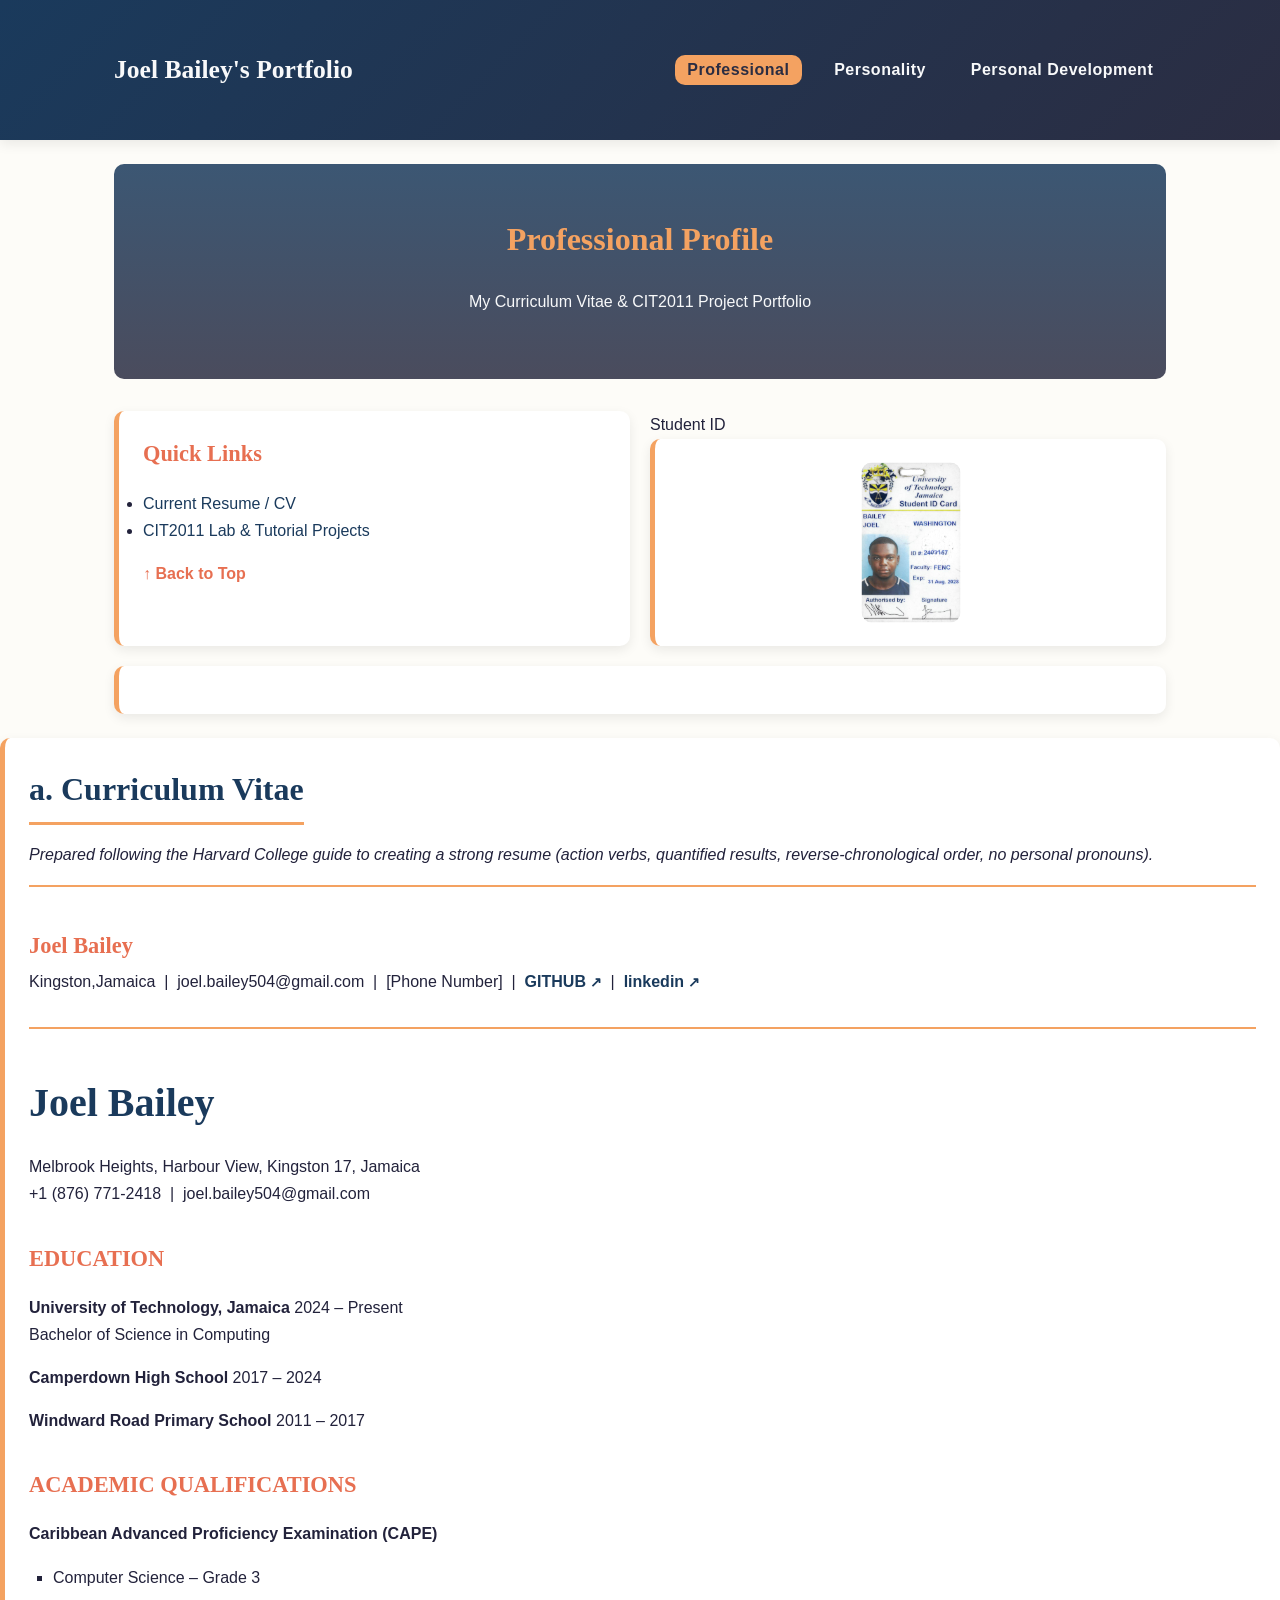
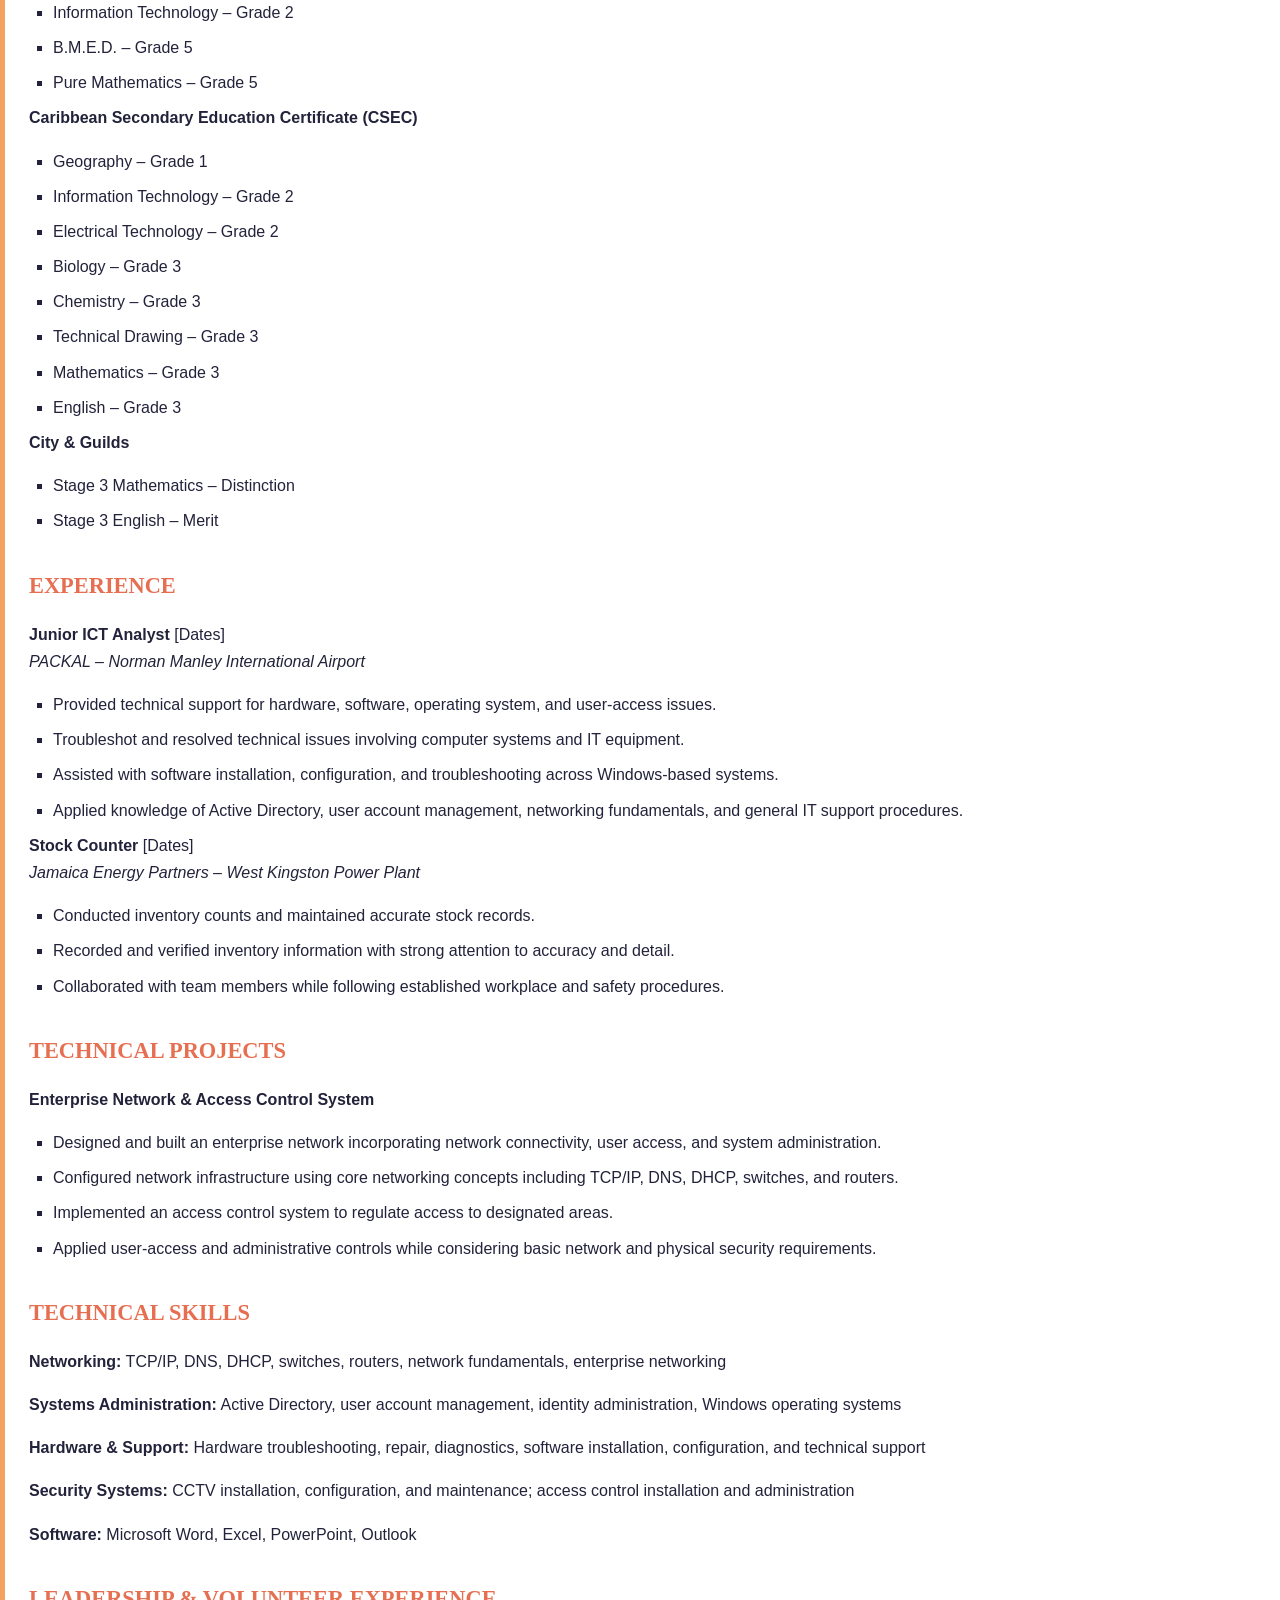
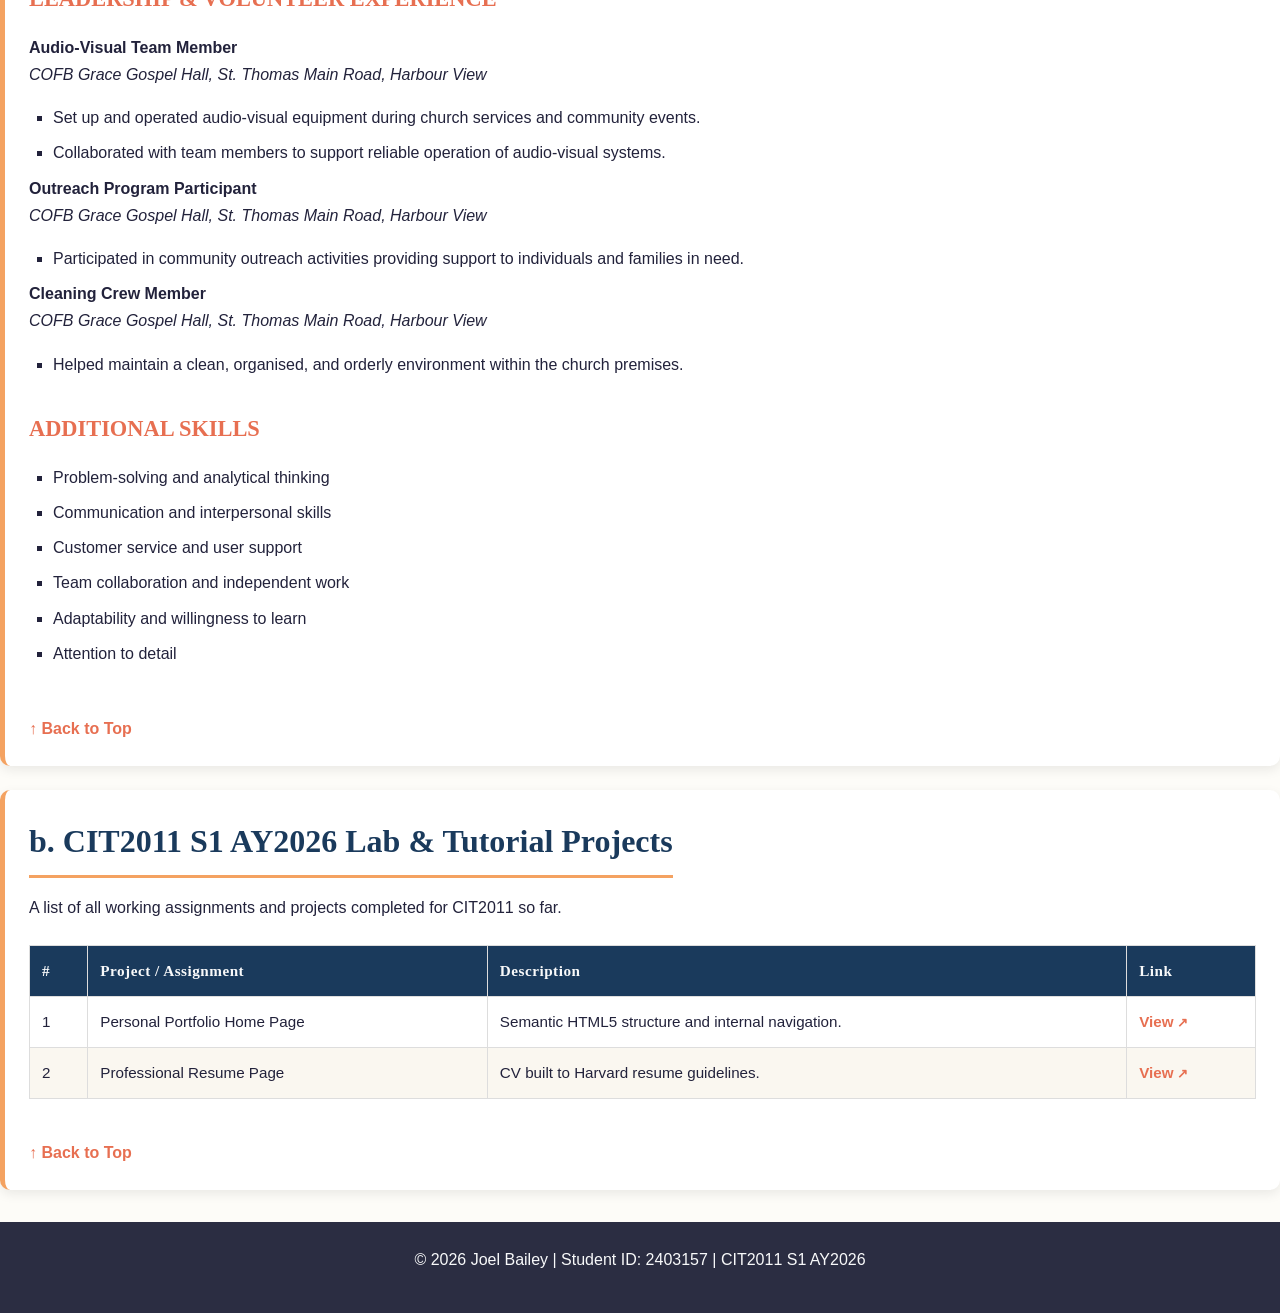
==== index.html @ bd230b78 "Update index.html" ====
<!DOCTYPE html>
<html lang="en">
<head>
    <meta charset="UTF-8">
    <meta name="viewport" content="width=device-width, initial-scale=1.0">
    <title>Professional | Joel Bailey's Portfolio</title>
    <link rel="stylesheet" href="style.css">
</head>
<body>

    <header class="main-header">
        <div class="container brand">
            <h1>Joel Bailey's Portfolio</h1>
            <nav id="main-nav">
                <ul>
                    
                    <li><a href="index.html" class="active">Professional</a></li>
                    <li><a href="personality.html">Personality</a></li>
                    <li><a href="development.html">Personal Development</a></li>
                </ul>
            </nav>
        </div>
    </header>
<main class="container">
<!-- Page Hero -->
<section class="hero" id="top">
    <h2>Professional Profile</h2>
    <p>My Curriculum Vitae &amp; CIT2011 Project Portfolio</p>
</section>

<!-- Quick Links + Student ID Grid -->
<div class="top-grid">

    <!-- Quick Links -->
    <section class="card">
        <h3>Quick Links</h3>

        <ul>
            <li>
                <a href="#resume">
                   Current Resume / CV 
                </a>
            </li>

            <li>
                <a href="#projects">
                    CIT2011 Lab &amp; Tutorial Projects
                </a>
            </li>
        </ul>

        <a href="#top" class="bookmark-top">
            ↑ Back to Top
        </a>
    </section>

    <!-- Student ID -->
    <section class="ID Place Holder"
     <h2>Student ID</h2>
    <section class="card profile-pic">
       

        <a href="mailto:joelbailey504@gmail.com">
            <img
                src="HPSCANS/scan.jpg"
                alt="Joel Bailey's Student ID"
            >
        </a>
    </section>
    </section>

</div>

<!-- ============================================
     PART A2 - RESUME / CV
     ============================================ -->

<section class="card" id="resume">
    <!-- resume content goes here -->
</section>

</main><!-- ============================================
             PART A2  RESUME / CV
             ============================================ -->
        <section class="card" id="resume">
            <h2>a. Curriculum Vitae  </h2>
            <p><em>Prepared following the Harvard College guide to creating a strong resume 
            (action verbs, quantified results, reverse-chronological order, no personal 
            pronouns).</em></p>

            <hr>

            <!-- Resume Header -->
            <div class="resume-header">
                <h3 style="margin-bottom: 0.2rem;">Joel Bailey</h3>
                <p style="margin: 0;">
                   Kingston,Jamaica &nbsp;|&nbsp; joel.bailey504@gmail.com &nbsp;|&nbsp; 
                    [Phone Number] &nbsp;|&nbsp; 
                    <a href="https://github.com/joelBailey-utech/" target="_blank">GITHUB</a> &nbsp;|&nbsp; 
                    <a href="https://linkedin.com/in/yourusername" target="_blank">linkedin</a>
                </p>
            </div>

            <hr>

            <!-- Objective --><!-- Professional Summary -->
<!-- Resume Header -->
<header class="resume-header">
    <h1>Joel Bailey</h1>
    <p>
        Melbrook Heights, Harbour View, Kingston 17, Jamaica<br>
        +1 (876) 771-2418 &nbsp;|&nbsp; joel.bailey504@gmail.com
    </p>
</header>

<!-- Education -->
<div class="resume-section">
    <h3>EDUCATION</h3>

    <p>
        <strong>University of Technology, Jamaica</strong>
        <span class="resume-date">2024 – Present</span><br>
        Bachelor of Science in Computing
    </p>

    <p>
        <strong>Camperdown High School</strong>
        <span class="resume-date">2017 – 2024</span>
    </p>

    <p>
        <strong>Windward Road Primary School</strong>
        <span class="resume-date">2011 – 2017</span>
    </p>
</div>

<!-- Academic Qualifications -->
<div class="resume-section">
    <h3>ACADEMIC QUALIFICATIONS</h3>

    <p>
        <strong>Caribbean Advanced Proficiency Examination (CAPE)</strong>
    </p>
    <ul>
        <li>Computer Science – Grade 3</li>
        <li>Information Technology – Grade 2</li>
        <li>B.M.E.D. – Grade 5</li>
        <li>Pure Mathematics – Grade 5</li>
    </ul>

    <p>
        <strong>Caribbean Secondary Education Certificate (CSEC)</strong>
    </p>
    <ul>
        <li>Geography – Grade 1</li>
        <li>Information Technology – Grade 2</li>
        <li>Electrical Technology – Grade 2</li>
        <li>Biology – Grade 3</li>
        <li>Chemistry – Grade 3</li>
        <li>Technical Drawing – Grade 3</li>
        <li>Mathematics – Grade 3</li>
        <li>English – Grade 3</li>
    </ul>

    <p>
        <strong>City &amp; Guilds</strong>
    </p>
    <ul>
        <li>Stage 3 Mathematics – Distinction</li>
        <li>Stage 3 English – Merit</li>
    </ul>
</div>

<!-- Experience -->
<div class="resume-section">
    <h3>EXPERIENCE</h3>

    <p>
        <strong>Junior ICT Analyst</strong>
        <span class="resume-date">[Dates]</span><br>
        <em>PACKAL – Norman Manley International Airport</em>
    </p>
    <ul>
        <li>Provided technical support for hardware, software, operating system,
        and user-access issues.</li>
        <li>Troubleshot and resolved technical issues involving computer systems
        and IT equipment.</li>
        <li>Assisted with software installation, configuration, and troubleshooting
        across Windows-based systems.</li>
        <li>Applied knowledge of Active Directory, user account management,
        networking fundamentals, and general IT support procedures.</li>
    </ul>

    <p>
        <strong>Stock Counter</strong>
        <span class="resume-date">[Dates]</span><br>
        <em>Jamaica Energy Partners – West Kingston Power Plant</em>
    </p>
    <ul>
        <li>Conducted inventory counts and maintained accurate stock records.</li>
        <li>Recorded and verified inventory information with strong attention
        to accuracy and detail.</li>
        <li>Collaborated with team members while following established
        workplace and safety procedures.</li>
    </ul>
</div>

<!-- Technical Projects -->
<div class="resume-section">
    <h3>TECHNICAL PROJECTS</h3>

    <p>
        <strong>Enterprise Network &amp; Access Control System</strong>
    </p>
    <ul>
        <li>Designed and built an enterprise network incorporating network
        connectivity, user access, and system administration.</li>
        <li>Configured network infrastructure using core networking concepts
        including TCP/IP, DNS, DHCP, switches, and routers.</li>
        <li>Implemented an access control system to regulate access to
        designated areas.</li>
        <li>Applied user-access and administrative controls while considering
        basic network and physical security requirements.</li>
    </ul>
</div>

<!-- Technical Skills -->
<div class="resume-section">
    <h3>TECHNICAL SKILLS</h3>

    <p>
        <strong>Networking:</strong> TCP/IP, DNS, DHCP, switches, routers,
        network fundamentals, enterprise networking
    </p>

    <p>
        <strong>Systems Administration:</strong> Active Directory, user account
        management, identity administration, Windows operating systems
    </p>

    <p>
        <strong>Hardware &amp; Support:</strong> Hardware troubleshooting,
        repair, diagnostics, software installation, configuration, and
        technical support
    </p>

    <p>
        <strong>Security Systems:</strong> CCTV installation, configuration,
        and maintenance; access control installation and administration
    </p>

    <p>
        <strong>Software:</strong> Microsoft Word, Excel, PowerPoint, Outlook
    </p>
</div>

<!-- Leadership & Volunteer Experience -->
<div class="resume-section">
    <h3>LEADERSHIP &amp; VOLUNTEER EXPERIENCE</h3>

    <p>
        <strong>Audio-Visual Team Member</strong><br>
        <em>COFB Grace Gospel Hall, St. Thomas Main Road, Harbour View</em>
    </p>
    <ul>
        <li>Set up and operated audio-visual equipment during church services
        and community events.</li>
        <li>Collaborated with team members to support reliable operation of
        audio-visual systems.</li>
    </ul>

    <p>
        <strong>Outreach Program Participant</strong><br>
        <em>COFB Grace Gospel Hall, St. Thomas Main Road, Harbour View</em>
    </p>
    <ul>
        <li>Participated in community outreach activities providing support
        to individuals and families in need.</li>
    </ul>

    <p>
        <strong>Cleaning Crew Member</strong><br>
        <em>COFB Grace Gospel Hall, St. Thomas Main Road, Harbour View</em>
    </p>
    <ul>
        <li>Helped maintain a clean, organised, and orderly environment
        within the church premises.</li>
    </ul>
</div>

<!-- Professional Skills -->
<div class="resume-section">
    <h3>ADDITIONAL SKILLS</h3>
    <ul>
        <li>Problem-solving and analytical thinking</li>
        <li>Communication and interpersonal skills</li>
        <li>Customer service and user support</li>
        <li>Team collaboration and independent work</li>
        <li>Adaptability and willingness to learn</li>
        <li>Attention to detail</li>
    </ul>
</div>
            <a href="#top" class="bookmark-top">↑ Back to Top</a>
        </section>

        <!-- ============================================
             PART B  CIT2011 PROJECTS
             ============================================ -->
        <section class="card" id="projects">
            <h2>b. CIT2011 S1 AY2026  Lab &amp; Tutorial Projects</h2>
            <p>A list of all working assignments and projects completed for 
            CIT2011 so far. 

            <table class="project-table">
                <thead>
                    <tr>
                        <th>#</th>
                        <th>Project / Assignment</th>
                        <th>Description</th>
                        <th>Link</th>
                    </tr>
                </thead>
                <tbody>
                    <tr>
                        <td>1</td>
                        <td>Personal Portfolio  Home Page</td>
                        <td>Semantic HTML5 structure and internal navigation.</td>
                        <td><a href="index.html" target="_blank">View</a></td>
                    </tr>
                    <tr>
                        <td>2</td>
                        <td>Professional Resume Page</td>
                        <td>CV built to Harvard resume guidelines.</td>
                        <td><a href="professional.html" target="_blank">View</a></td>
                    </tr>
                    
                </tbody>
            </table>

            
            
            <a href="#top" class="bookmark-top">↑ Back to Top</a>
        </section>

    </main>

    <footer class="main-footer">
        <p>&copy; 2026 Joel Bailey | Student ID: 2403157 | CIT2011 S1 AY2026</p>
    </footer>

</body>
</html>
---- style.css ----
/* ============================================
   ROOT VARIABLES - Consistent Colour Scheme
   ============================================ */
:root {
    --primary-color: #1a3a5c;      /* Deep Navy Blue */
    --secondary-color: #f4a261;    /* Warm Sand */
    --accent-color: #e76f51;       /* Coral */
    --bg-light: #fdfcf8;           /* Off White */
    --bg-dark: #2b2d42;            /* Charcoal */
    --text-dark: #22223b;
    --text-light: #f8f9fa;
    --font-heading: 'Georgia', 'Times New Roman', serif;
    --font-body: 'Segoe UI', 'Helvetica Neue', Arial, sans-serif;
    --font-weight-root: 400;
    --shadow: 0 4px 12px rgba(0, 0, 0, 0.08);
    --radius: 10px;
    --transition: all 0.3s ease;
}

/* ============================================
   UNIVERSAL / RESET SELECTOR
   ============================================ */
* {
    margin: 0;
    padding: 0;
    box-sizing: border-box;
}

/* ============================================
   ELEMENT SELECTORS
   ============================================ */
body {
    font-family: var(--font-body);
    font-weight: var(--font-weight-root);
    background-color: var(--bg-light);
    color: var(--text-dark);
    line-height: 1.7;
    font-size: 16px;
}

h1, h2, h3, h4 {
    font-family: var(--font-heading);
    color: var(--primary-color);
    margin-bottom: 1rem;
}

h1 { font-size: 2.5rem; }
h2 { font-size: 2rem; border-bottom: 3px solid var(--secondary-color); 
     padding-bottom: 0.4rem; display: inline-block; }
h3 { font-size: 1.4rem; color: var(--accent-color); }

p { margin-bottom: 1rem; }

a {
    color: var(--primary-color);
    text-decoration: none;
    transition: var(--transition);
}

a:hover {
    color: var(--accent-color);
    text-decoration: underline;
}

img {
    max-width: 100%;
    height: auto;
    display: block;
}

/* ============================================
   CLASS SELECTORS
   ============================================ */
.container {
    max-width: 1100px;
    margin: 0 auto;
    padding: 1.5rem;
}

.main-header {
    background: linear-gradient(135deg, var(--primary-color), var(--bg-dark));
    color: var(--text-light);
    padding: 1.5rem 0;
    box-shadow: var(--shadow);
    position: sticky;
    top: 0;
    z-index: 100;
}

.brand {
    display: flex;
    justify-content: space-between;
    align-items: center;
    flex-wrap: wrap;
    gap: 1rem;
}

.brand h1 {
    color: var(--text-light);
    font-size: 1.6rem;
    margin: 0;
}

/* ============================================
   ID SELECTOR
   ============================================ */
#main-nav ul {
    list-style: none;
    display: flex;
    gap: 1.2rem;
    flex-wrap: wrap;
}

#main-nav a {
    color: var(--text-light);
    font-weight: 600;
    padding: 0.4rem 0.8rem;
    border-radius: var(--radius);
}

#main-nav a:hover,
#main-nav a.active {
    background-color: var(--secondary-color);
    color: var(--bg-dark);
    text-decoration: none;
}

/* ============================================
   ATTRIBUTE SELECTOR
   ============================================ */
a[target="_blank"]::after {
    content: " ↗";
    font-size: 0.85em;
}

input[type="email"] {
    padding: 0.6rem;
    border: 2px solid var(--primary-color);
    border-radius: var(--radius);
    width: 100%;
}

/* ============================================
   PSEUDO-CLASS SELECTOR
   ============================================ */
.hero {
    background: linear-gradient(rgba(26, 58, 92, 0.85), rgba(43, 45, 66, 0.85));
    color: var(--text-light);
    text-align: center;
    padding: 3rem 1.5rem;
    border-radius: var(--radius);
    margin-bottom: 2rem;
}

.hero h2 {
    color: var(--secondary-color);
    border: none;
}

.hero p { color: var(--text-light); }

.student-id {
    display: block;
    margin: 1.5rem auto;
    width: 180px;
    border-radius: 50%;
    border: 5px solid var(--secondary-color);
    transition: var(--transition);
    cursor: pointer;
}

.student-id:hover {
    transform: scale(1.05);
    border-color: var(--accent-color);
}

.card {
    background: #fff;
    padding: 1.5rem;
    border-radius: var(--radius);
    box-shadow: var(--shadow);
    margin-bottom: 1.5rem;
    border-left: 5px solid var(--secondary-color);
}

.card:first-child { margin-top: 0; }
.card:last-child { margin-bottom: 0; }

.grid-2 {
    display: grid;
    grid-template-columns: 1fr 1fr;
    gap: 1.5rem;
}

.resume-section {
    margin-bottom: 2rem;
}

.resume-section ul {
    list-style: square;
    padding-left: 1.5rem;
}

.resume-section li { margin-bottom: 0.5rem; }

.quote-block {
    background: var(--primary-color);
    color: var(--text-light);
    padding: 2rem;
    border-radius: var(--radius);
    font-style: italic;
    font-size: 1.15rem;
    border-left: 8px solid var(--secondary-color);
}

.quote-block footer {
    margin-top: 1rem;
    font-style: normal;
    font-weight: bold;
    color: var(--secondary-color);
}

.tag {
    display: inline-block;
    background: var(--secondary-color);
    color: var(--bg-dark);
    padding: 0.25rem 0.75rem;
    border-radius: 20px;
    font-size: 0.85rem;
    font-weight: 600;
    margin: 0.2rem;
}

.trait-card {
    background: var(--bg-light);
    border: 2px dashed var(--secondary-color);
    padding: 1.25rem;
    border-radius: var(--radius);
}

.trait-card h3 { margin-top: 0; }

.bookmark-top {
    display: inline-block;
    margin-top: 1rem;
    font-weight: bold;
    color: var(--accent-color);
}

/* ============================================
   DESCENDANT SELECTOR
   ============================================ */
.main-header nav ul li a {
    letter-spacing: 0.5px;
}

/* ============================================
   FOOTER
   ============================================ */
.main-footer {
    background: var(--bg-dark);
    color: var(--text-light);
    text-align: center;
    padding: 1.5rem;
    margin-top: 2rem;
}

.main-footer a { color: var(--secondary-color); }

/* ============================================
   RESPONSIVE - MOBILE (min 600px layout)
   ============================================ */
@media (max-width: 768px) {
    h1 { font-size: 1.9rem; }
    h2 { font-size: 1.5rem; }

    .brand {
        flex-direction: column;
        text-align: center;
    }

    #main-nav ul {
        justify-content: center;
        gap: 0.6rem;
    }

    .grid-2 { grid-template-columns: 1fr; }

    .hero { padding: 2rem 1rem; }

    .student-id { width: 140px; }
}
/* Marker colour for ordered lists inside cards */
.card ol li::marker {
    color: var(--accent-color);
    font-weight: bold;
}

/* Quote block spacing */
.quote-block {
    margin: 1.5rem 0;
}

/* References section styling */
.card h3 + ol {
    padding-left: 1.5rem;
    font-size: 0.95rem;
    line-height: 1.6;
}/* ============================================
   RESUME & PROJECT TABLE STYLES
   ============================================ */
.resume-header {
    padding: 1rem 0;
}

.resume-header a {
    font-weight: 600;
}

hr {
    border: none;
    border-top: 2px solid var(--secondary-color);
    margin: 1rem 0 1.5rem;
}

/* Project table */
.project-table {
    width: 100%;
    border-collapse: collapse;
    margin: 1.5rem 0;
    font-size: 0.95rem;
}

.project-table th,
.project-table td {
    border: 1px solid #ddd;
    padding: 0.75rem;
    text-align: left;
    vertical-align: top;
}

.project-table th {
    background-color: var(--primary-color);
    color: var(--text-light);
    font-family: var(--font-heading);
    letter-spacing: 0.5px;
}

.project-table tr:nth-child(even) {
    background-color: #faf7f0;
}

.project-table tr:hover {
    background-color: #fff3e0;
}

.project-table a {
    font-weight: 600;
    color: var(--accent-color);
}

/* Responsive table — horizontal scroll on small screens */
@media (max-width: 768px) {
    .project-table {
        display: block;
        overflow-x: auto;
        white-space: nowrap;
    }
}
/* Quick Links + Student ID */
.top-grid {
display: grid;
grid-template-columns: 1fr 1fr;
gap: 20px;
margin-bottom: 20px;
}

/* Keep cards aligned */
.top-grid .card {
margin-bottom: 0;
}

/* Student ID */
.profile-pic {
text-align: center;
}

.profile-pic img {
    width: 160px;
    height: auto;
    display: block;
    margin: 30px auto;
    border-radius: 10px;
    transform: rotate(90deg);
}


/* Mobile */
@media screen and (max-width: 768px) {
.top-grid {
grid-template-columns: 1fr;
}
}
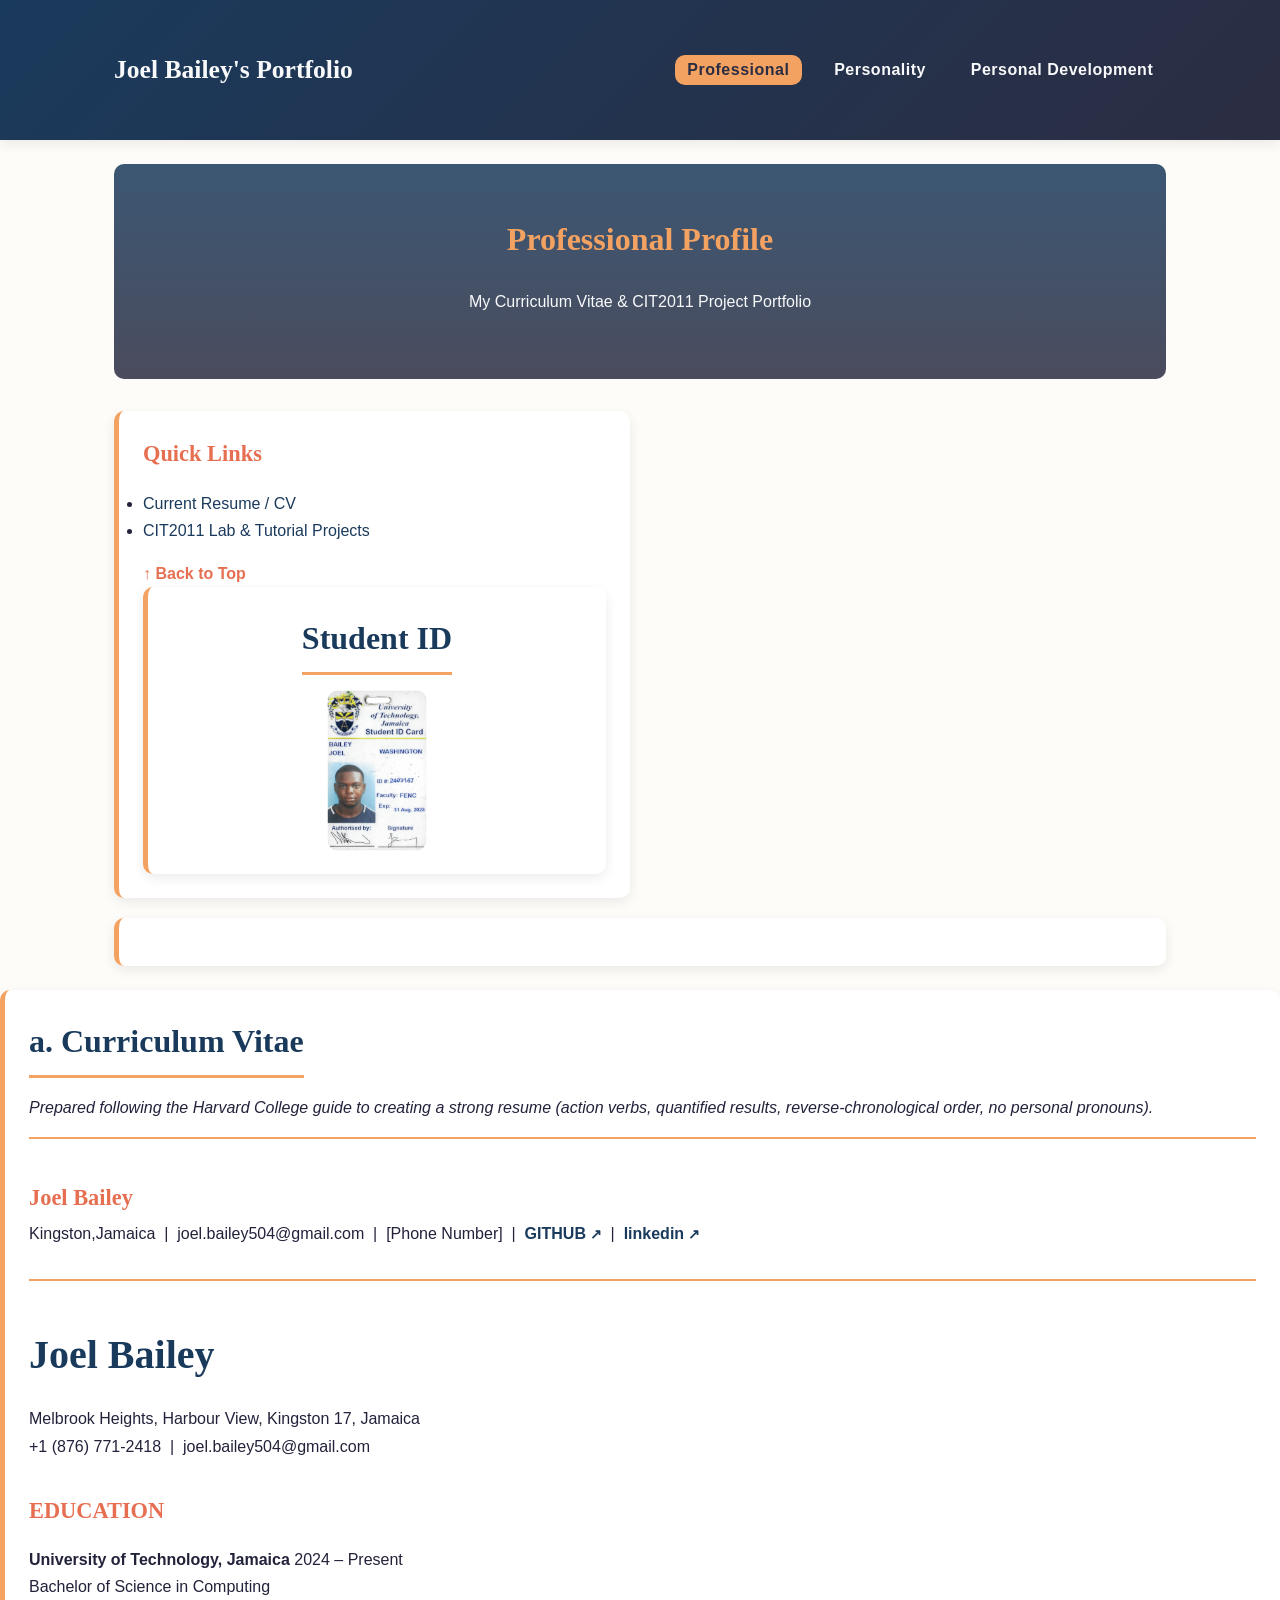
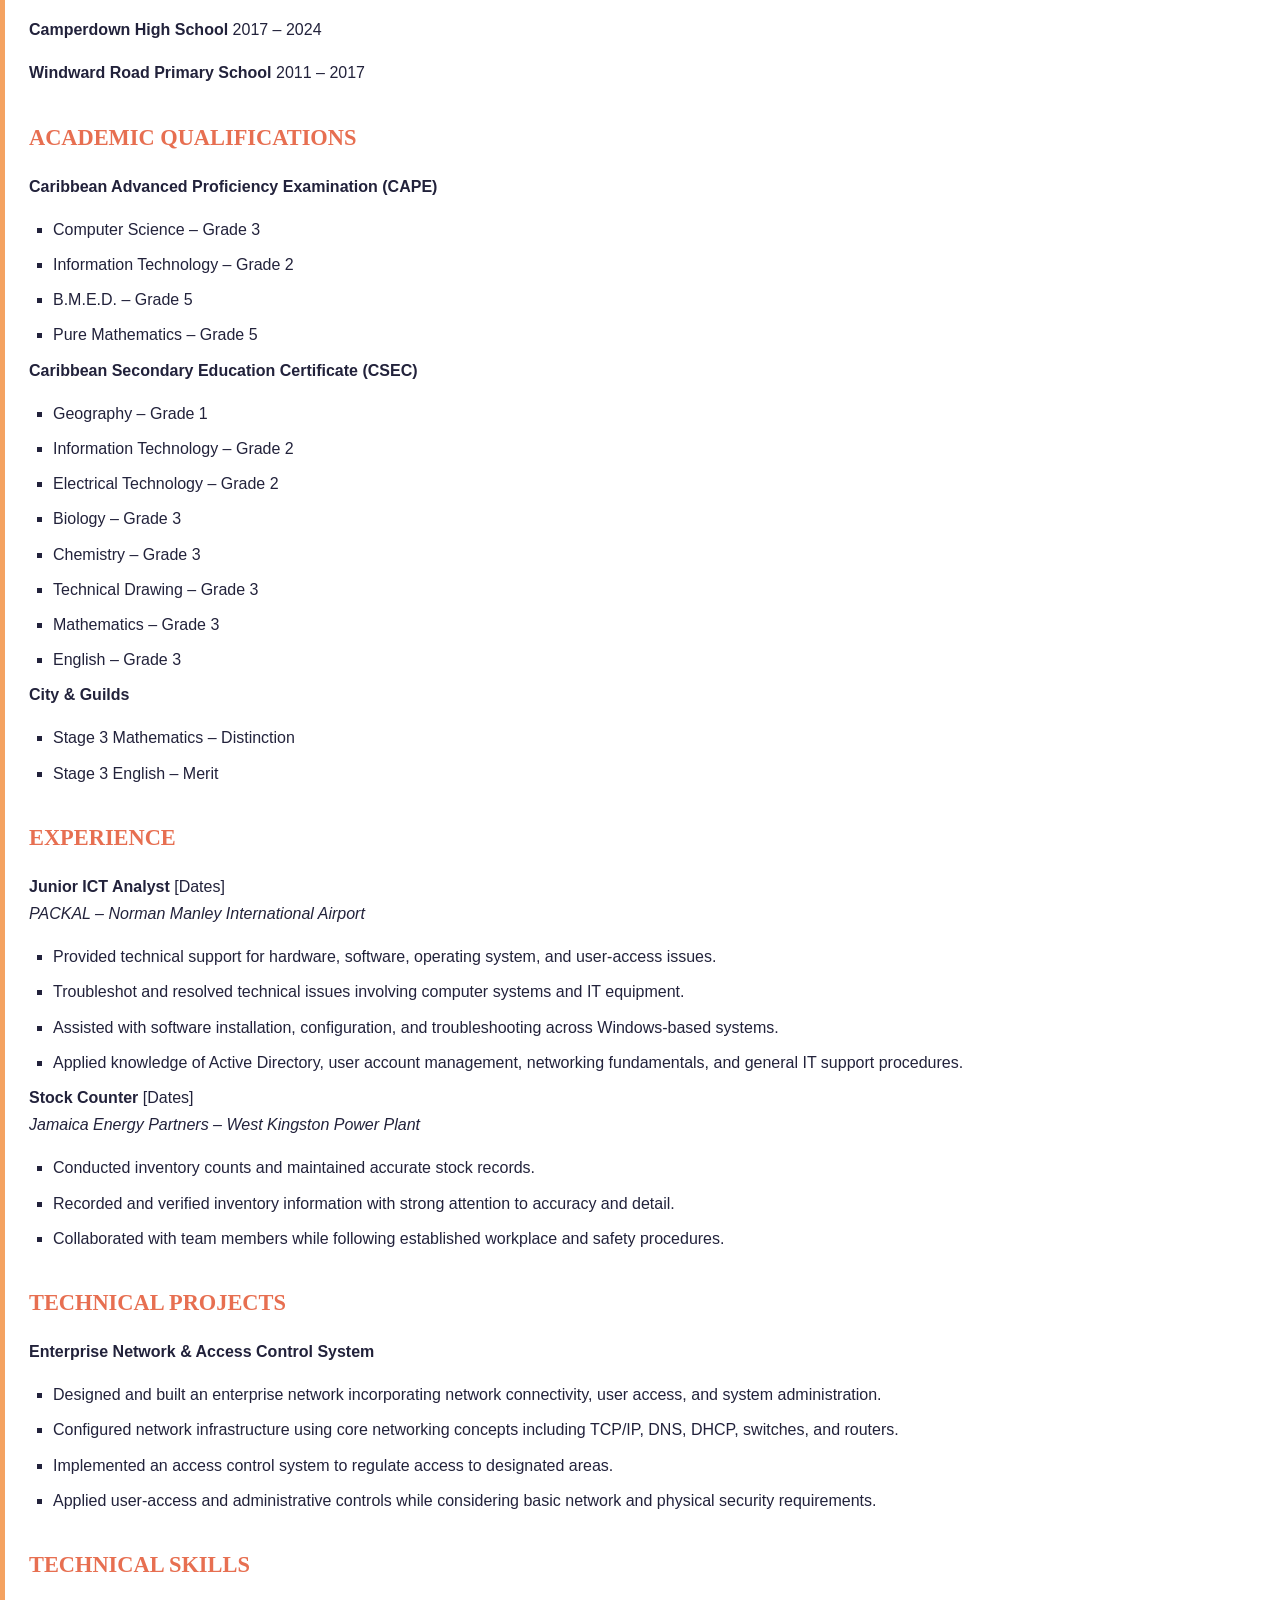
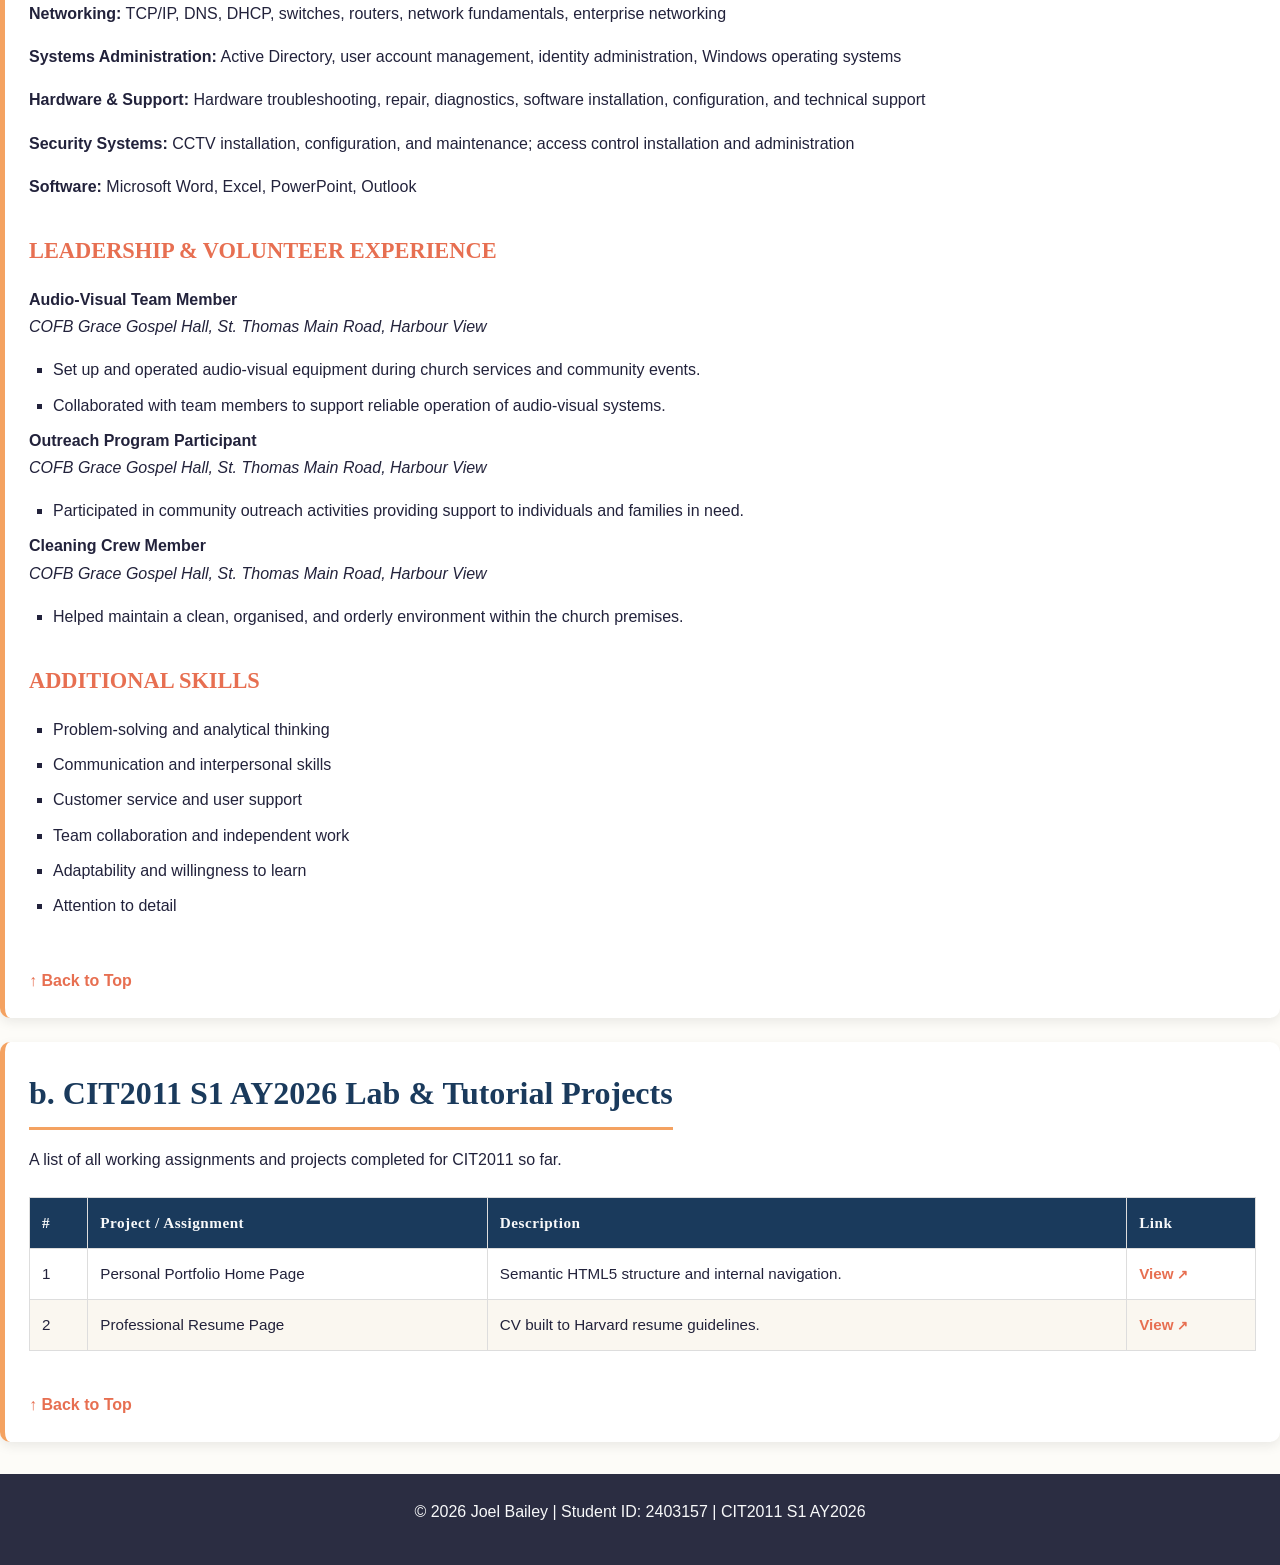
==== commit 361c2547: "Update index.html" ====
--- a/index.html
+++ b/index.html
@@ -52,13 +52,12 @@
         <a href="#top" class="bookmark-top">
             ↑ Back to Top
         </a>
-    </section>
-
-    <!-- Student ID -->
-    <section class="ID Place Holder"
-     <h2>Student ID</h2>
+
+         <!-- Student ID -->
+
+     
     <section class="card profile-pic">
-       
+      <h2>Student ID</h2> 
 
         <a href="mailto:joelbailey504@gmail.com">
             <img
@@ -66,8 +65,11 @@
                 alt="Joel Bailey's Student ID"
             >
         </a>
+    
     </section>
     </section>
+
+   
 
 </div>
 
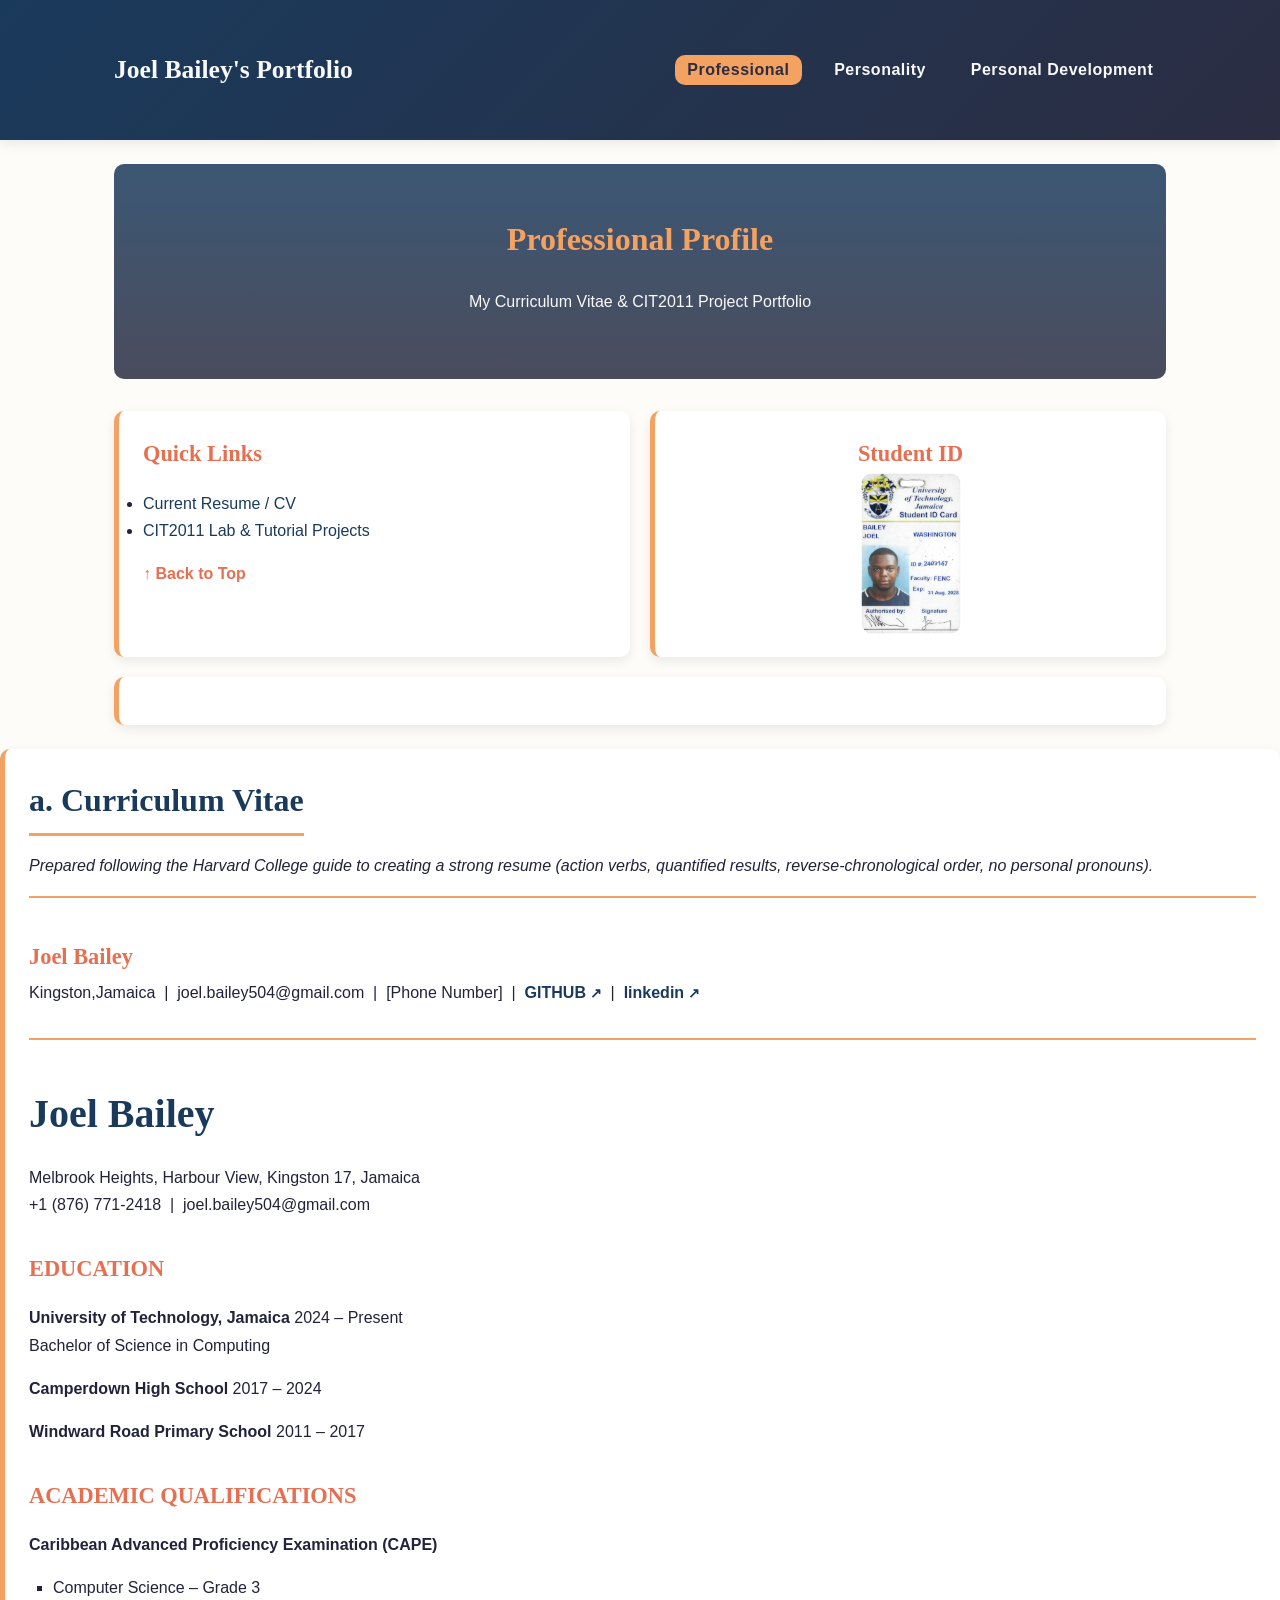
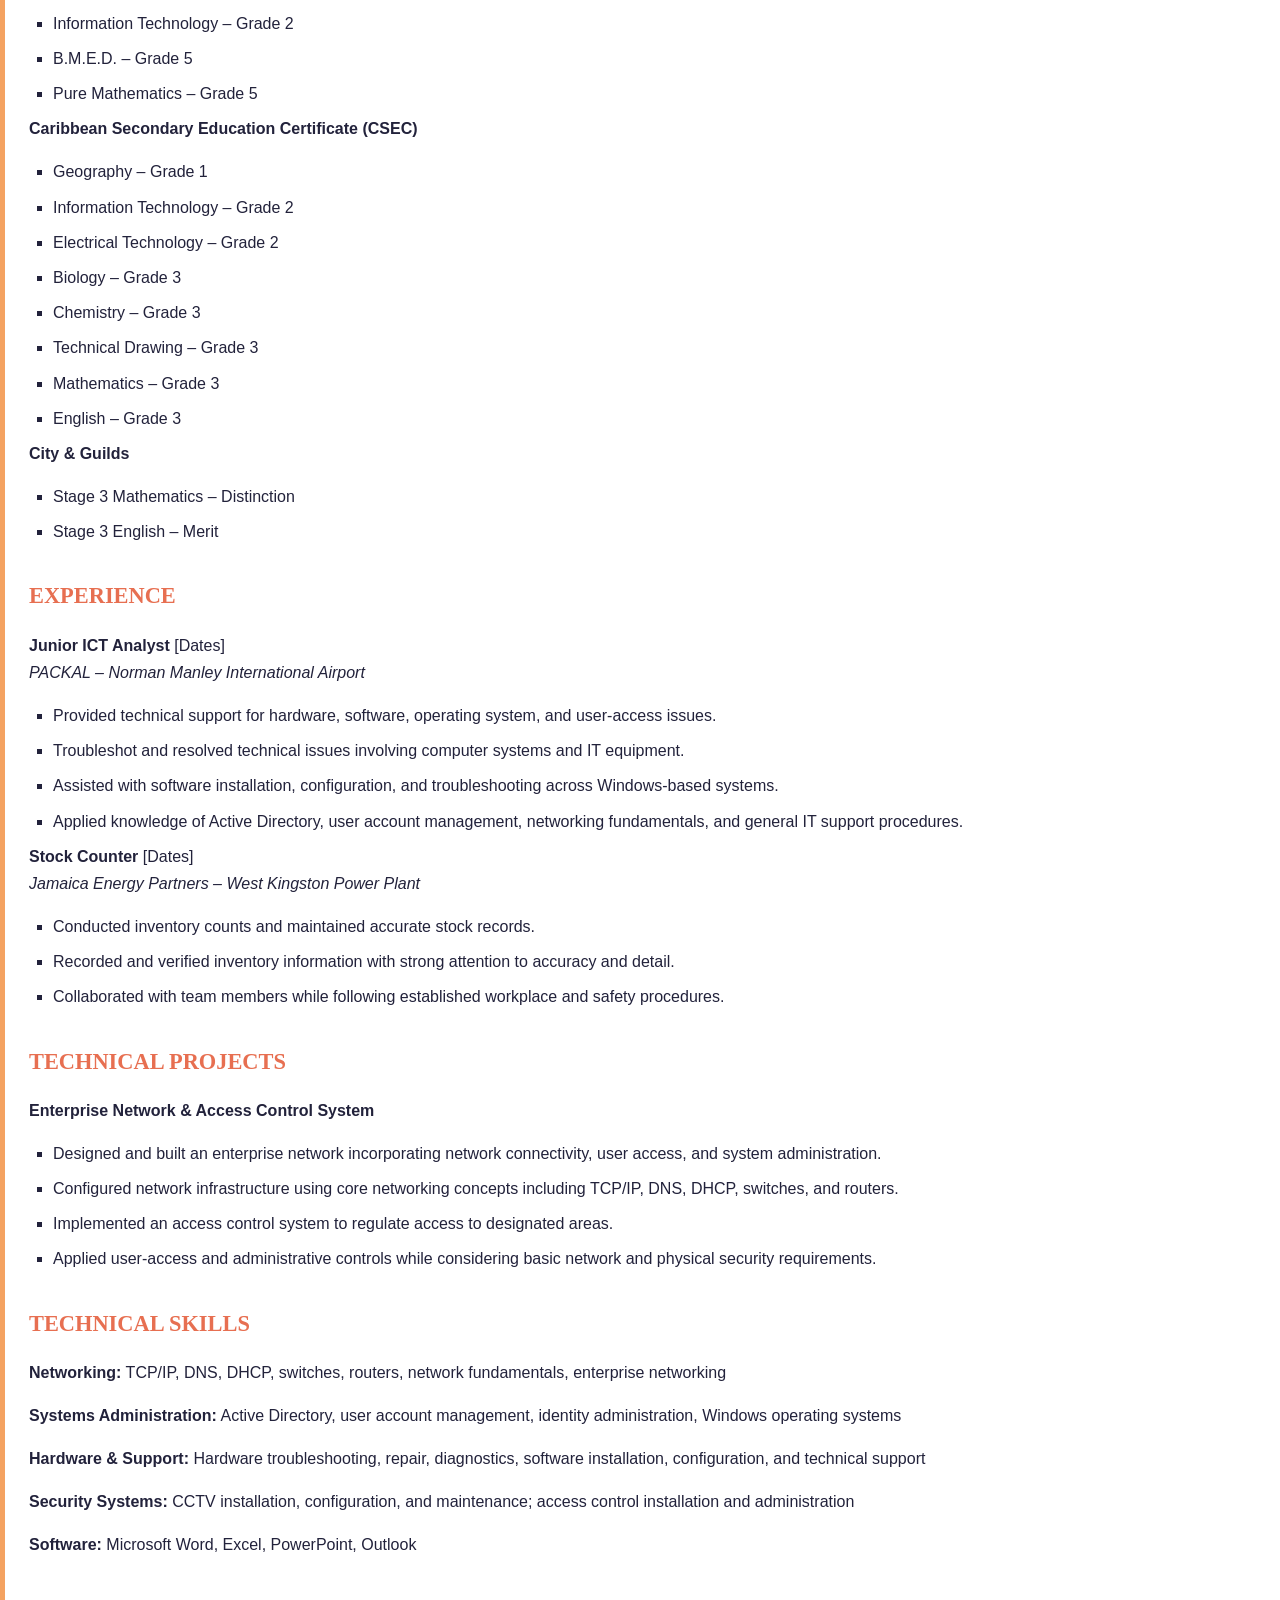
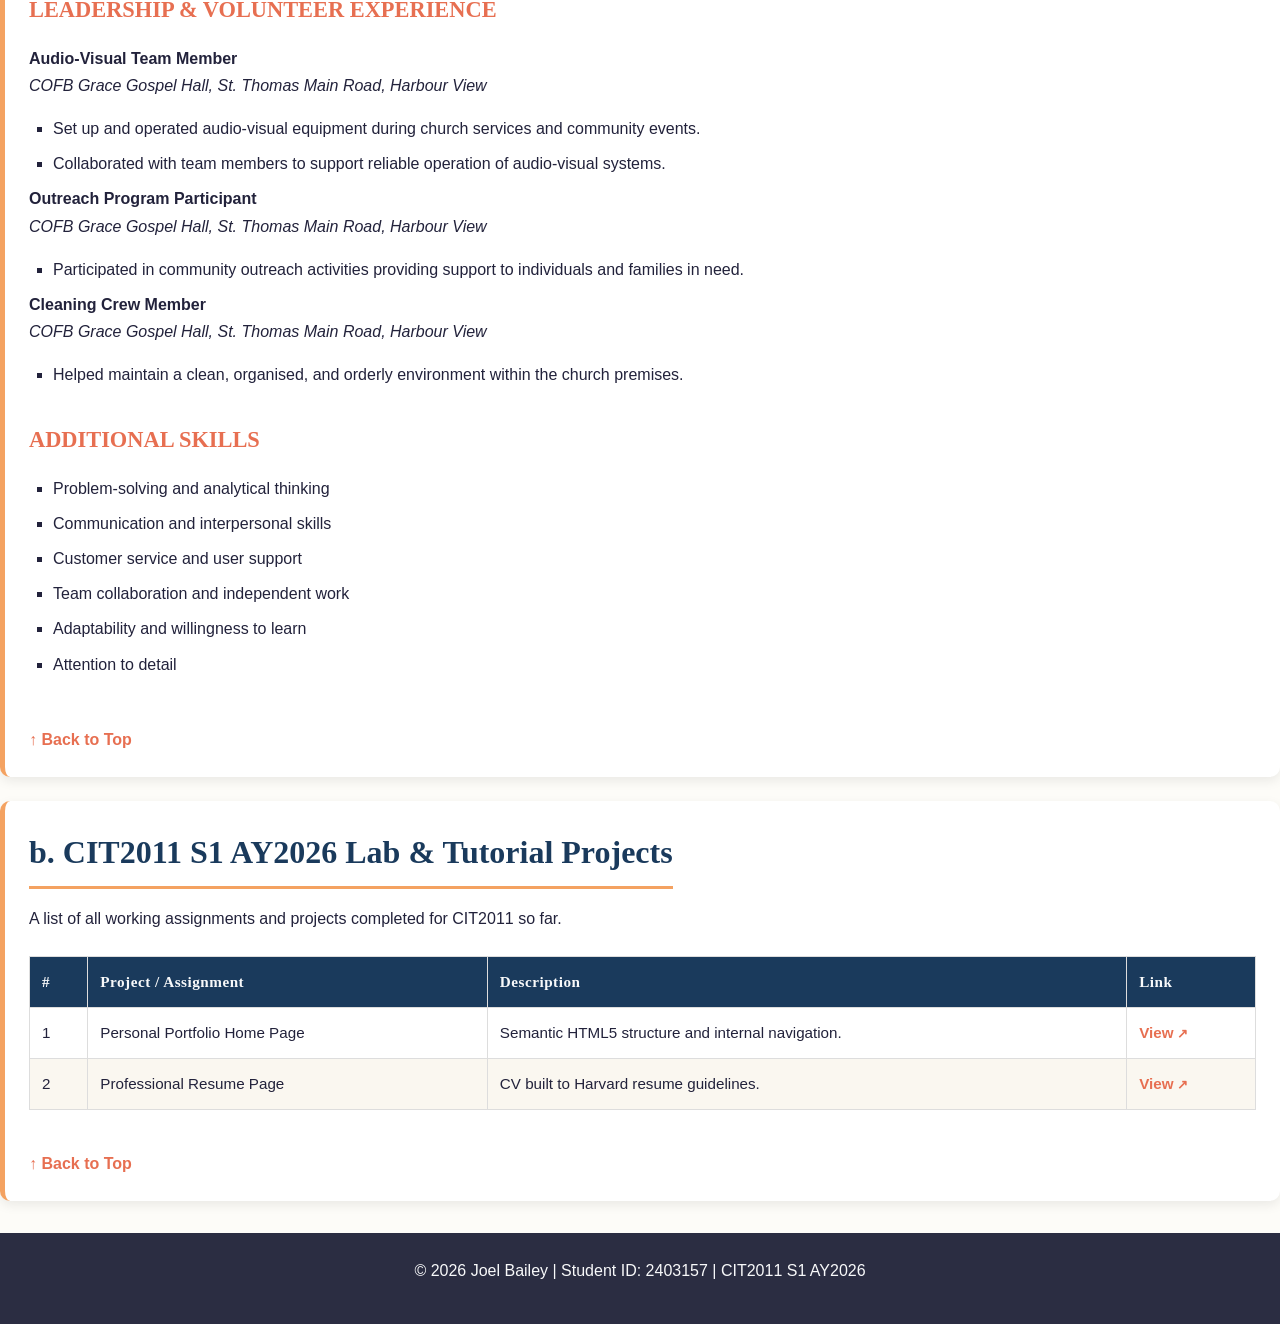
==== commit 5eb0848f: "Update index.html" ====
--- a/index.html
+++ b/index.html
@@ -53,11 +53,13 @@
             ↑ Back to Top
         </a>
 
-         <!-- Student ID -->
+        
+    </section>
+     <!-- Student ID -->
 
      
     <section class="card profile-pic">
-      <h2>Student ID</h2> 
+      <h3>Student ID</h3> 
 
         <a href="mailto:joelbailey504@gmail.com">
             <img
@@ -66,7 +68,6 @@
             >
         </a>
     
-    </section>
     </section>
 
    
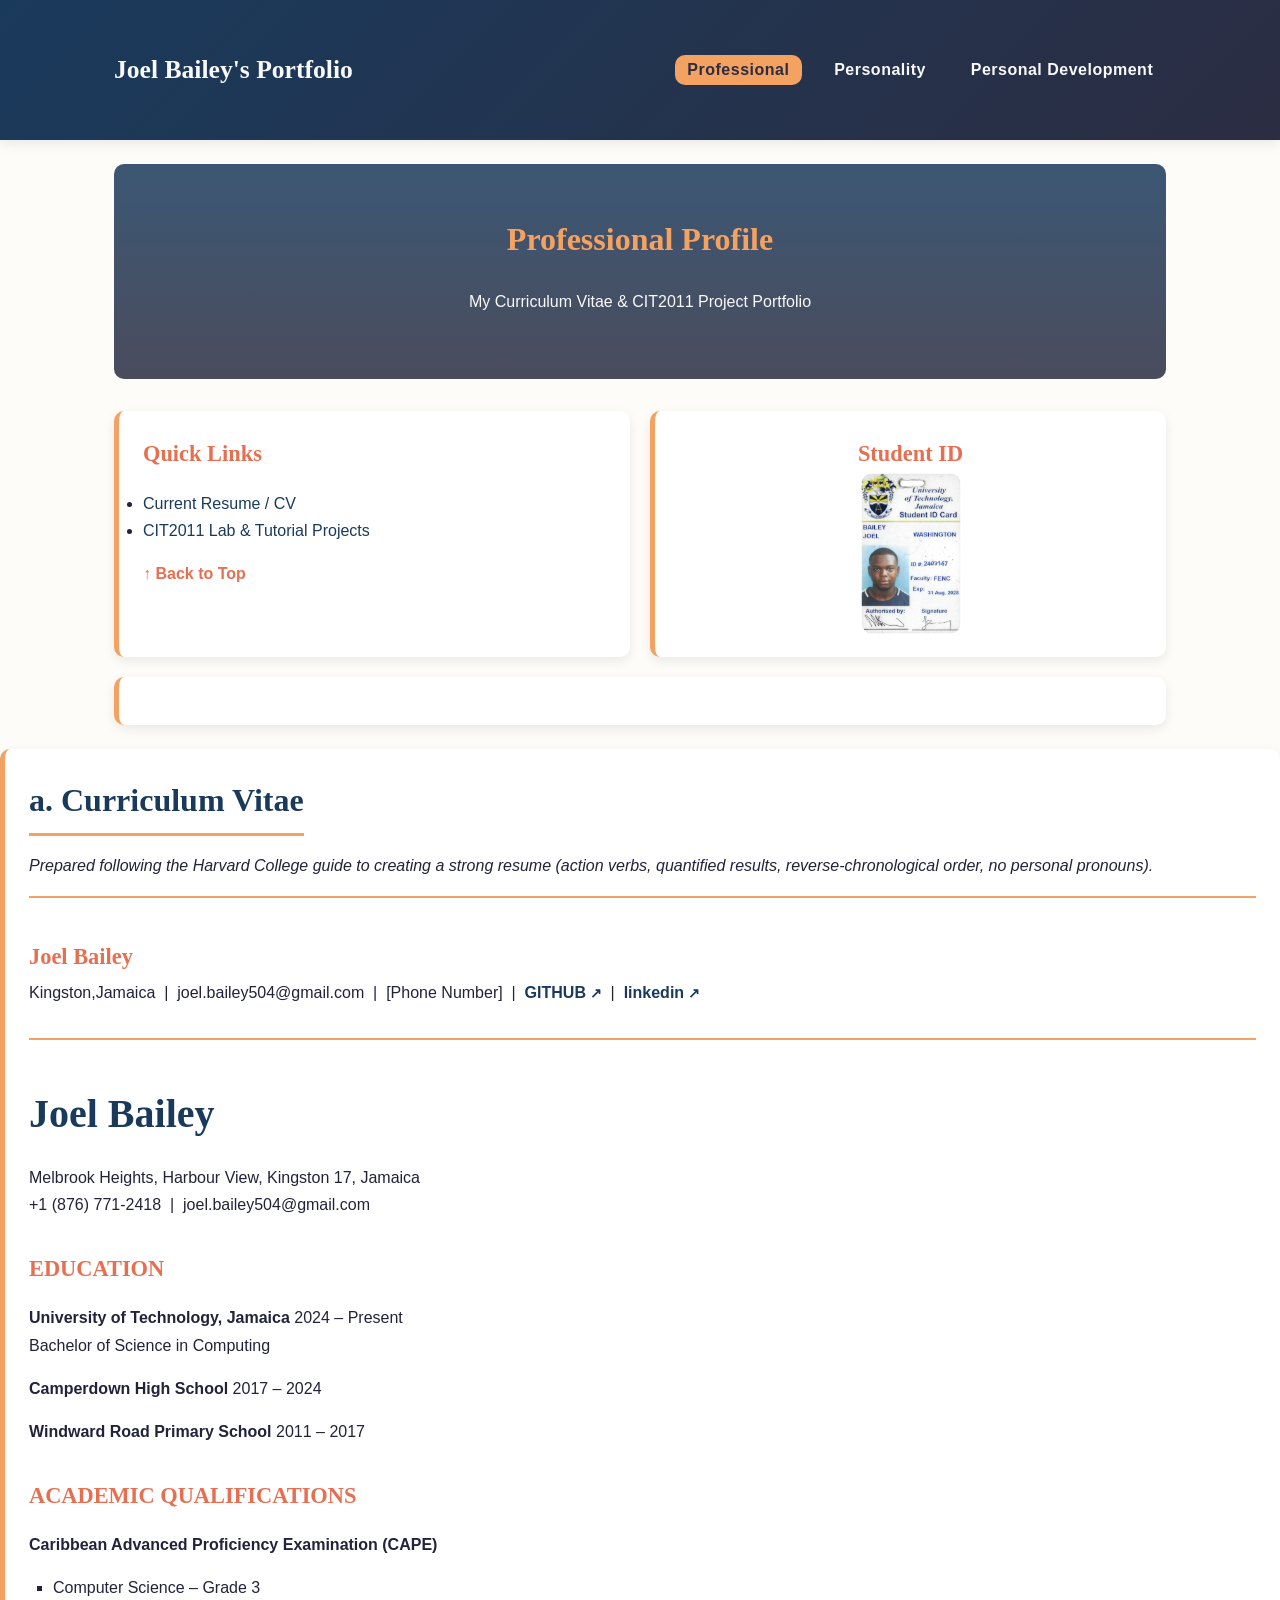
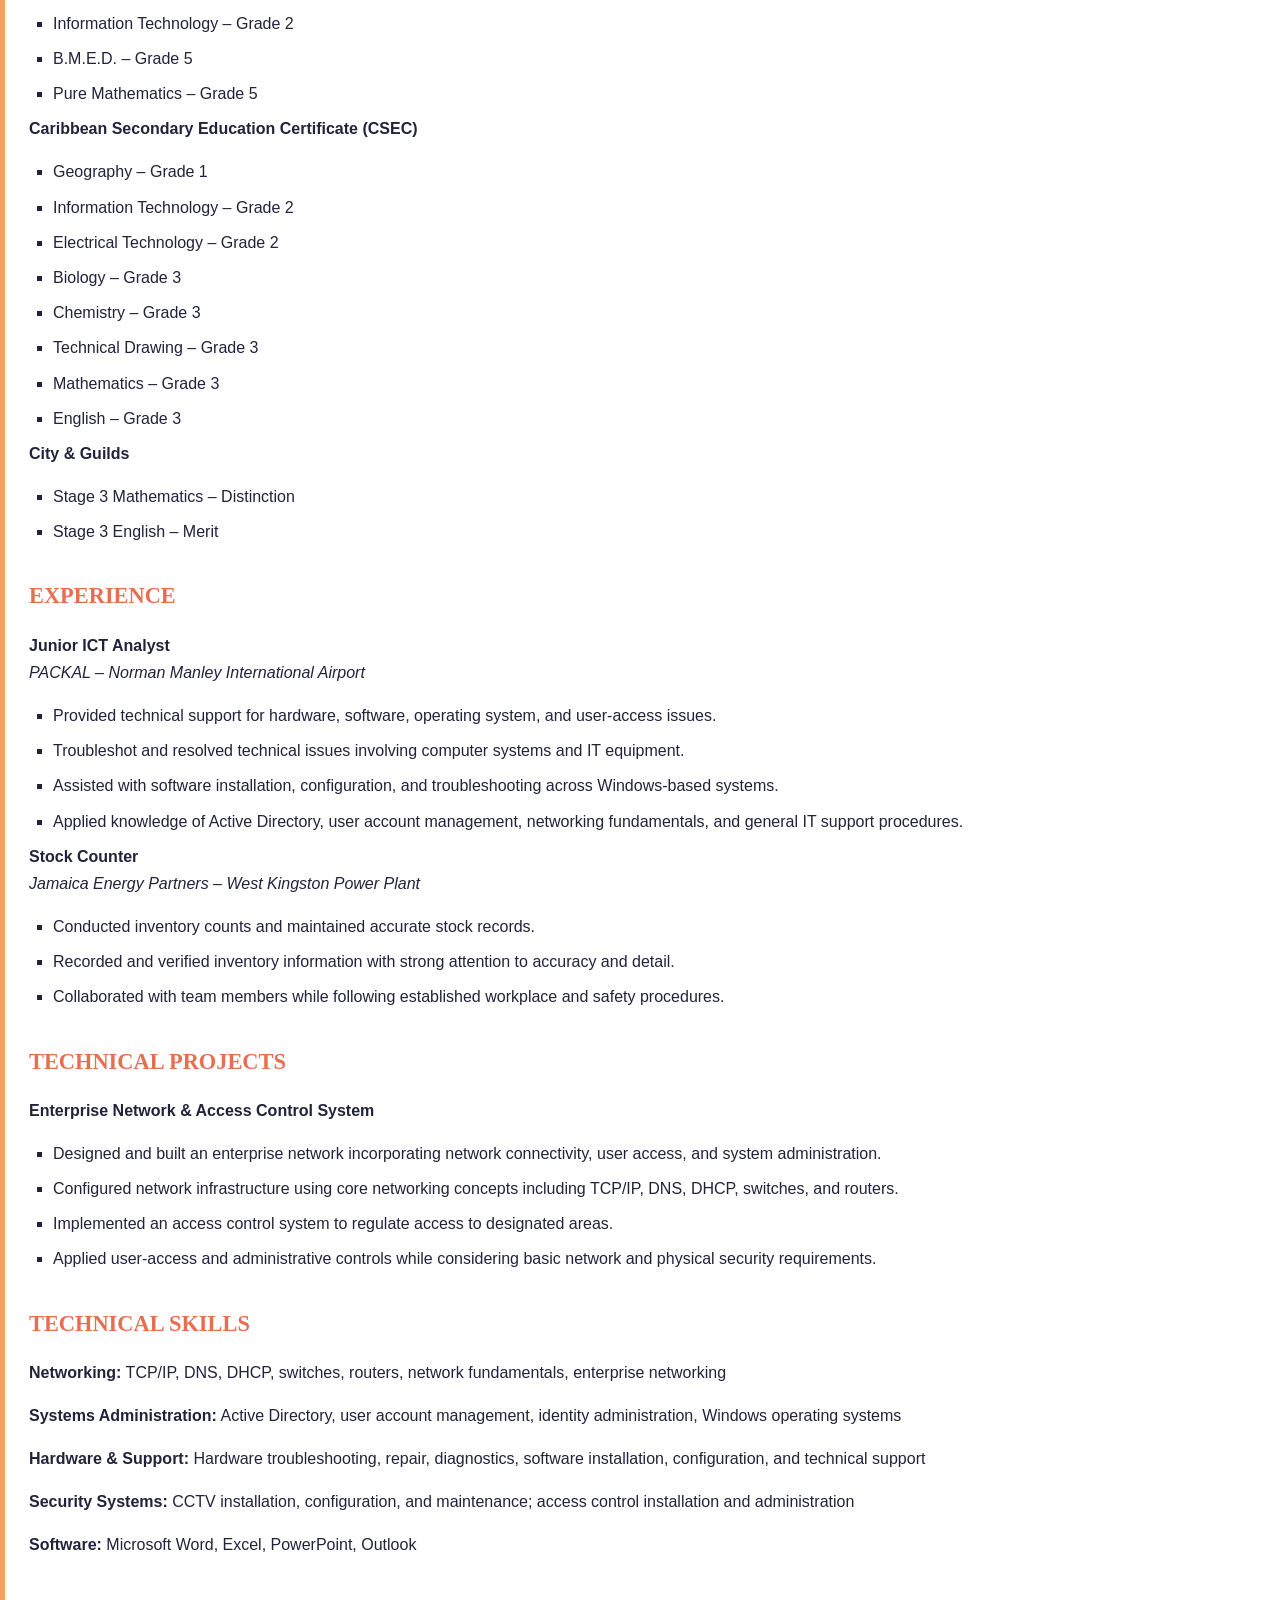
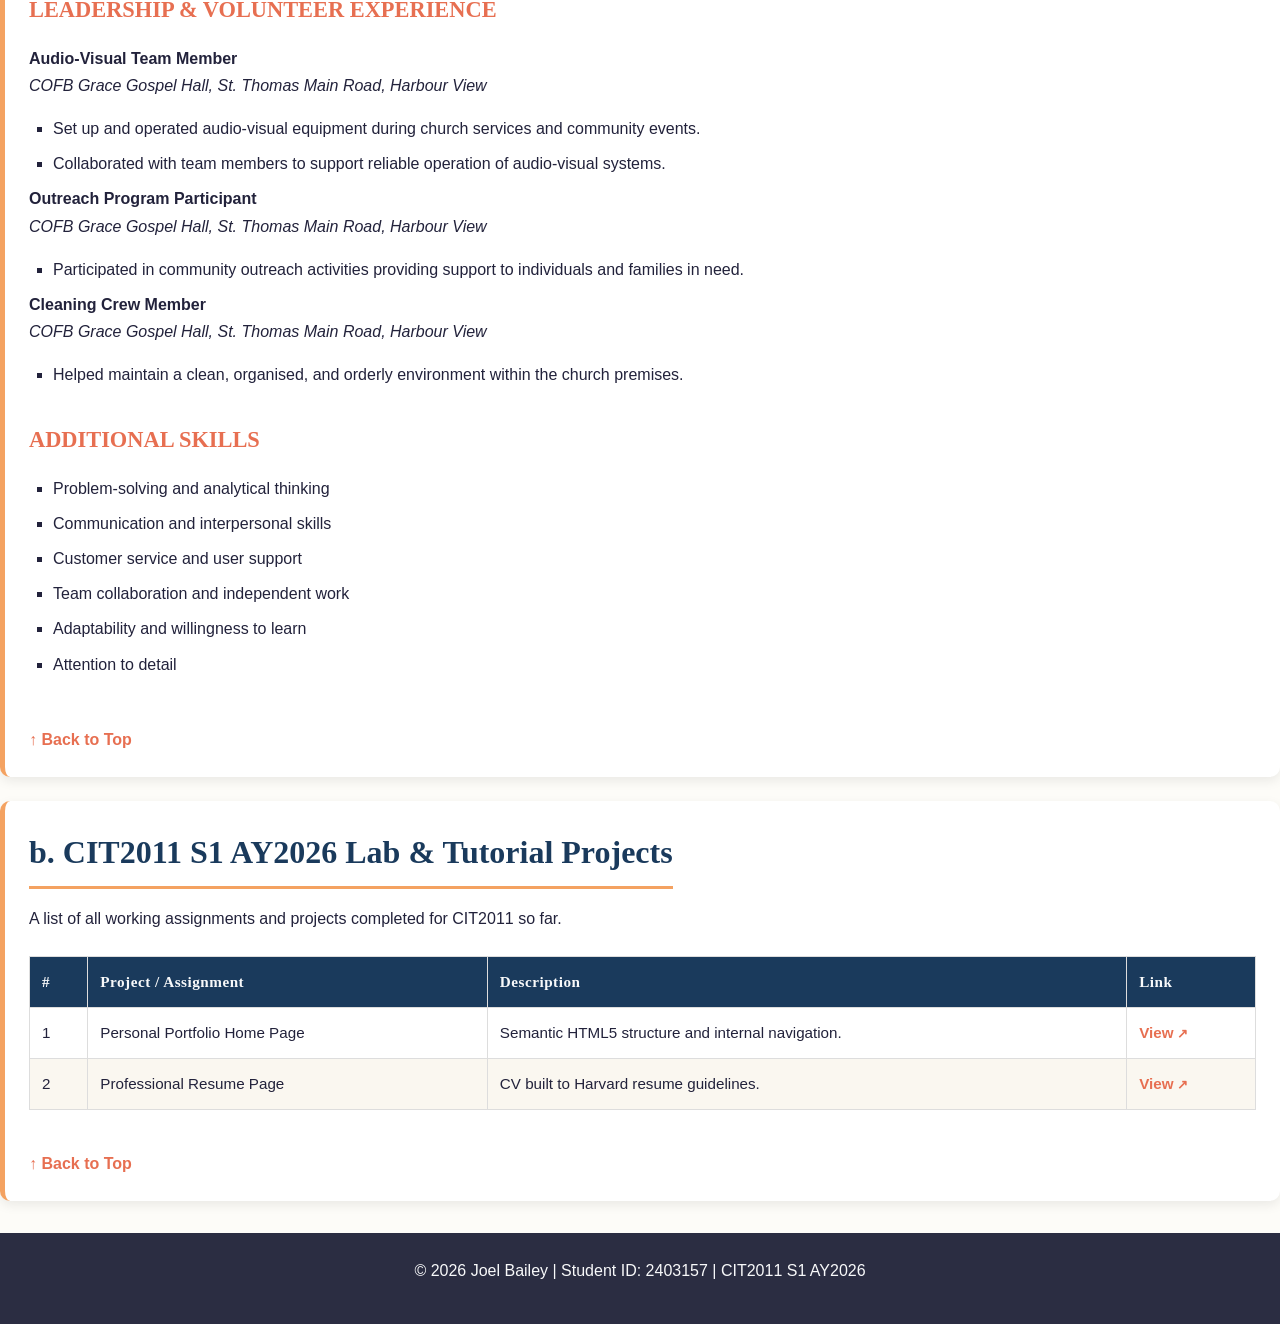
==== commit de50ad3b: "Update index.html" ====
--- a/index.html
+++ b/index.html
@@ -14,9 +14,9 @@
             <nav id="main-nav">
                 <ul>
                     
-                    <li><a href="index.html" class="active">Professional</a></li>
-                    <li><a href="personality.html">Personality</a></li>
-                    <li><a href="development.html">Personal Development</a></li>
+                    <li><a href="code/index.html" class="active">Professional</a></li>
+                    <li><a href="code/personality.html">Personality</a></li>
+                    <li><a href="code/development.html">Personal Development</a></li>
                 </ul>
             </nav>
         </div>
@@ -63,7 +63,7 @@
 
         <a href="mailto:joelbailey504@gmail.com">
             <img
-                src="HPSCANS/scan.jpg"
+                src="assets/scan.jpg"
                 alt="Joel Bailey's Student ID"
             >
         </a>
@@ -180,7 +180,7 @@
 
     <p>
         <strong>Junior ICT Analyst</strong>
-        <span class="resume-date">[Dates]</span><br>
+        <span class="resume-date"></span><br>
         <em>PACKAL – Norman Manley International Airport</em>
     </p>
     <ul>
@@ -196,7 +196,7 @@
 
     <p>
         <strong>Stock Counter</strong>
-        <span class="resume-date">[Dates]</span><br>
+        <span class="resume-date"></span><br>
         <em>Jamaica Energy Partners – West Kingston Power Plant</em>
     </p>
     <ul>
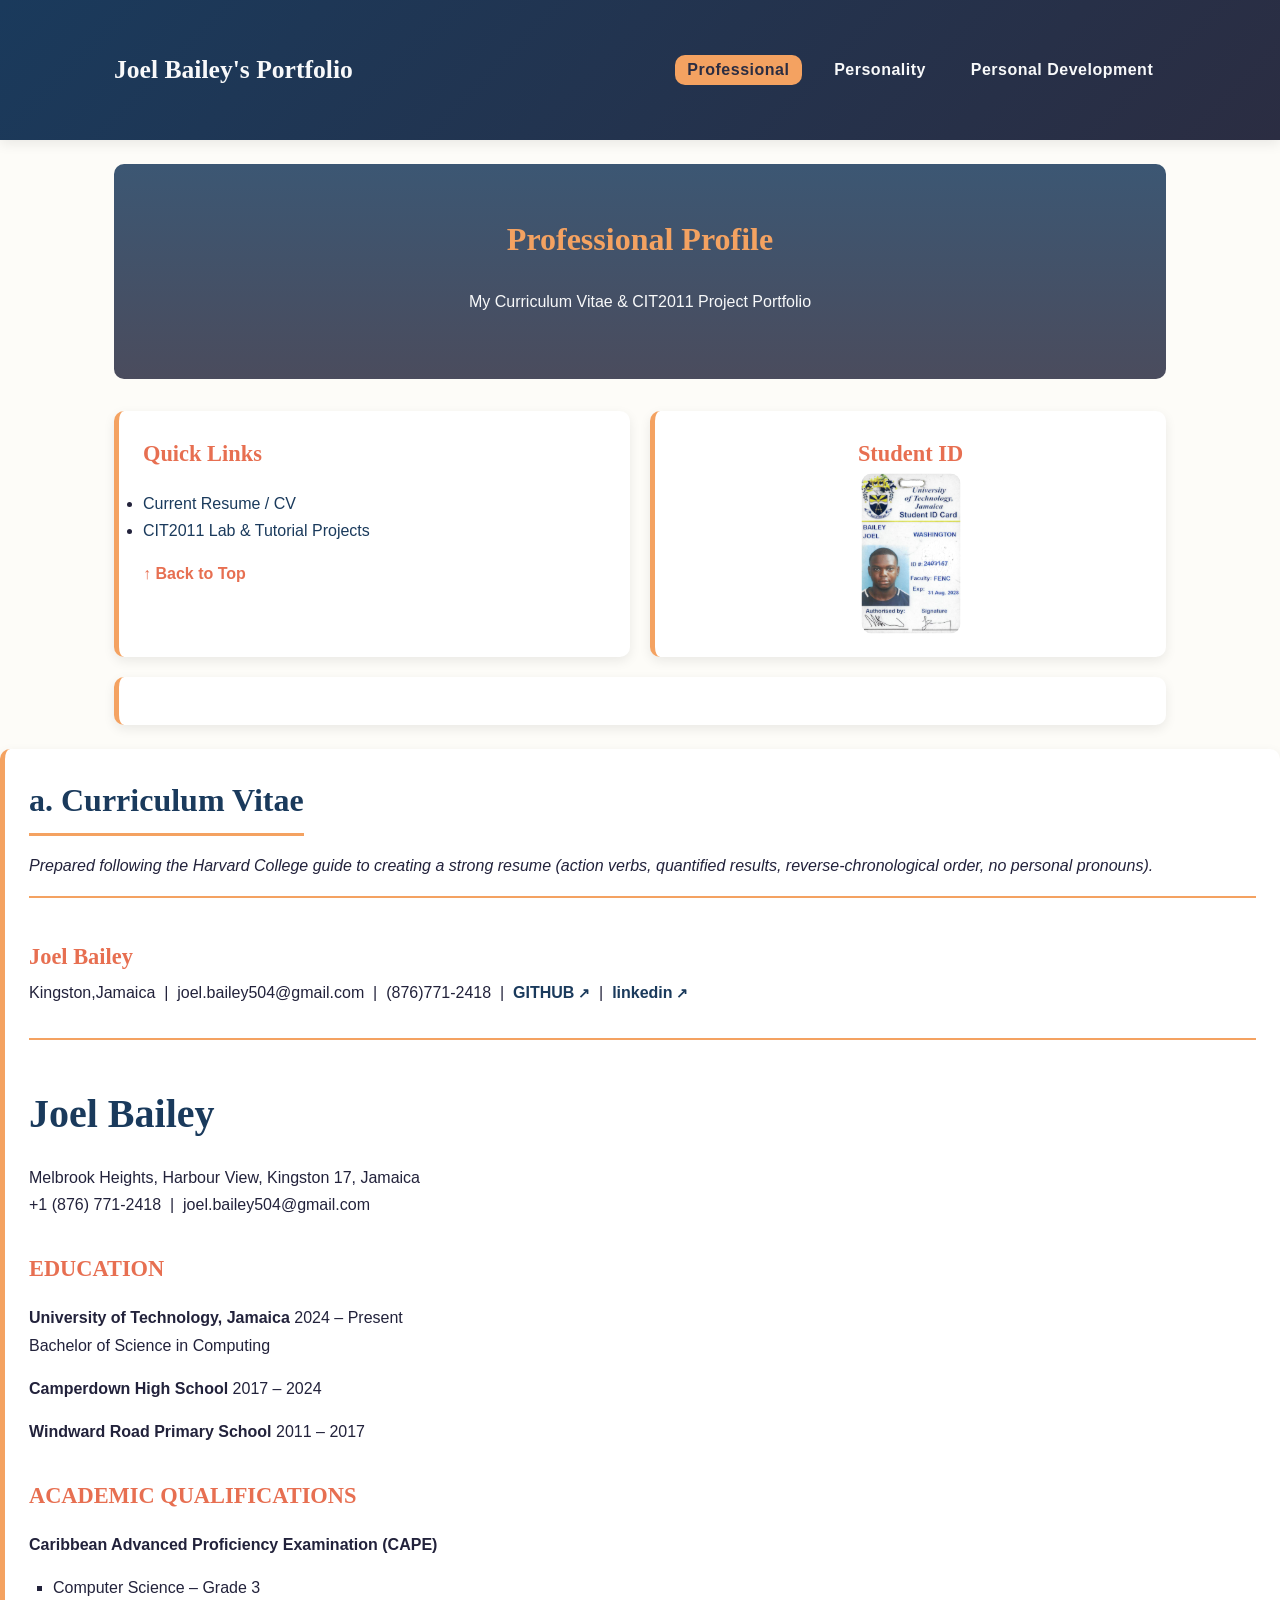
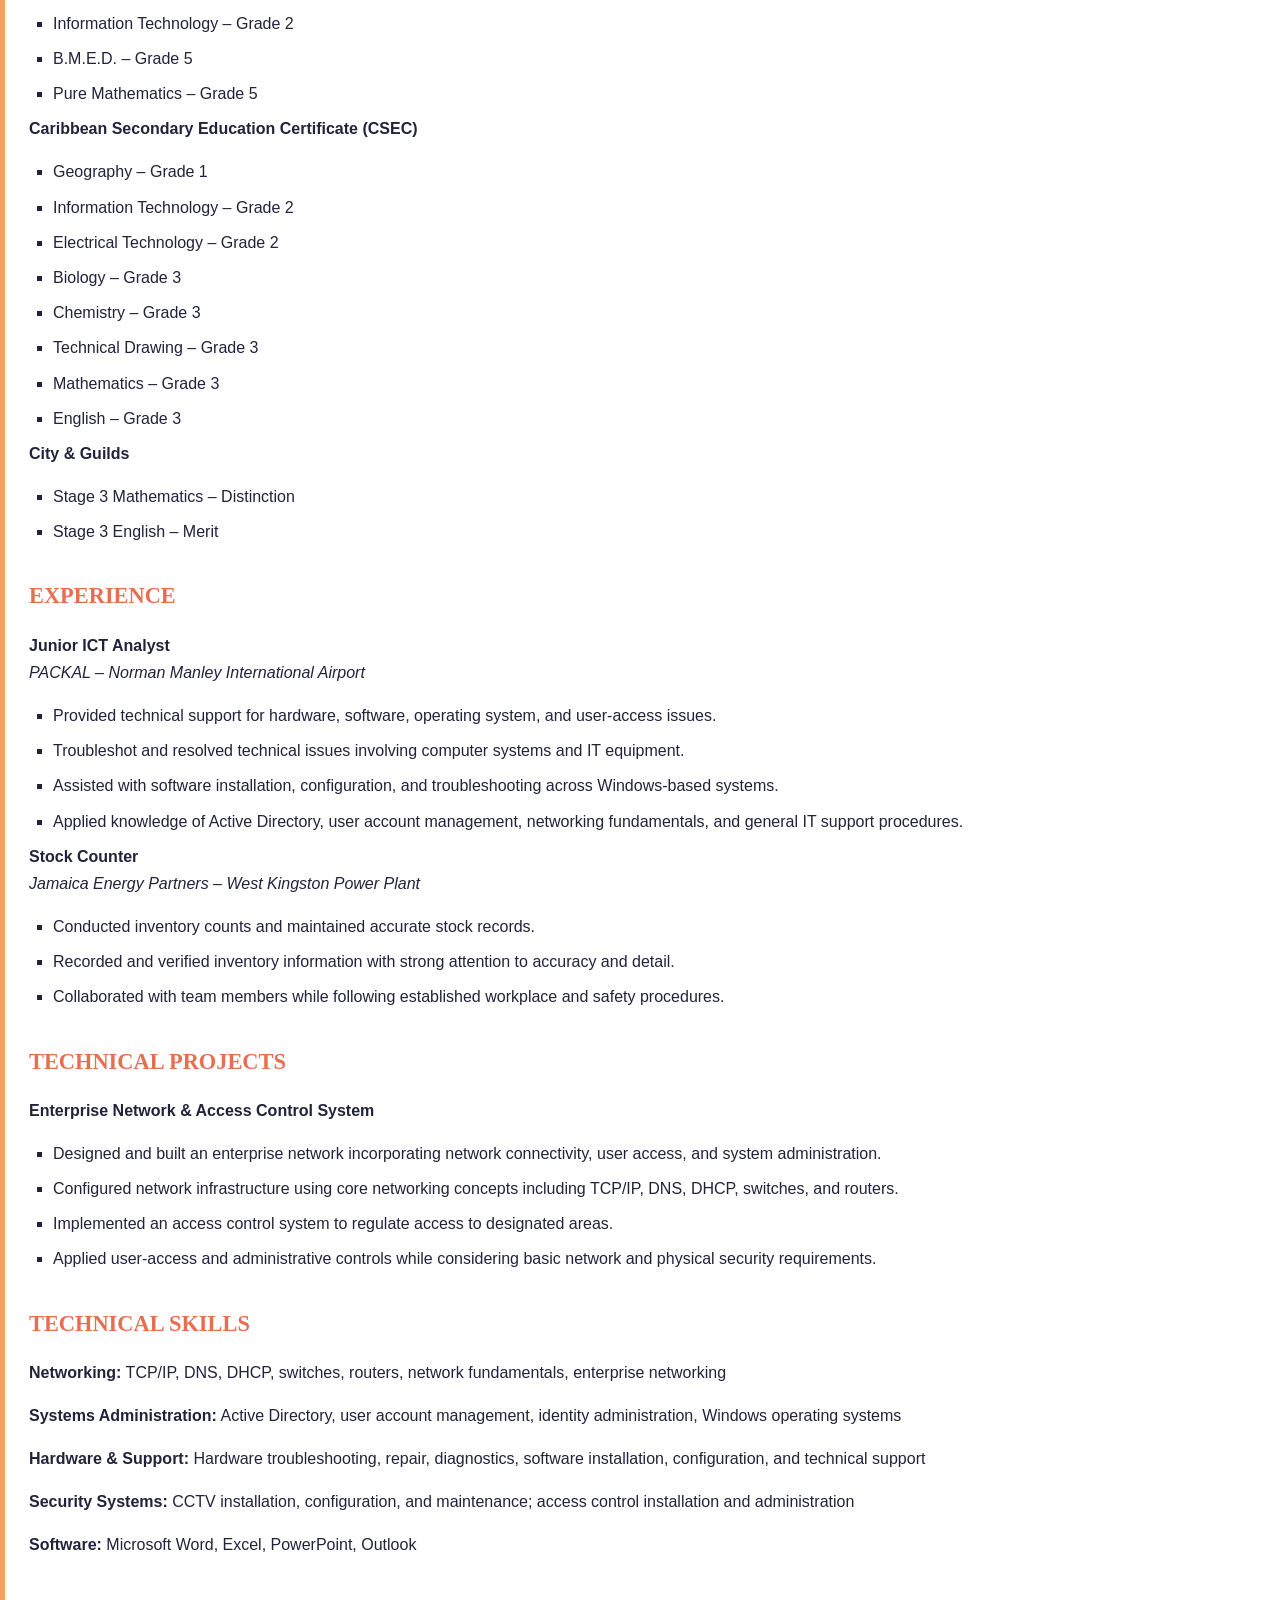
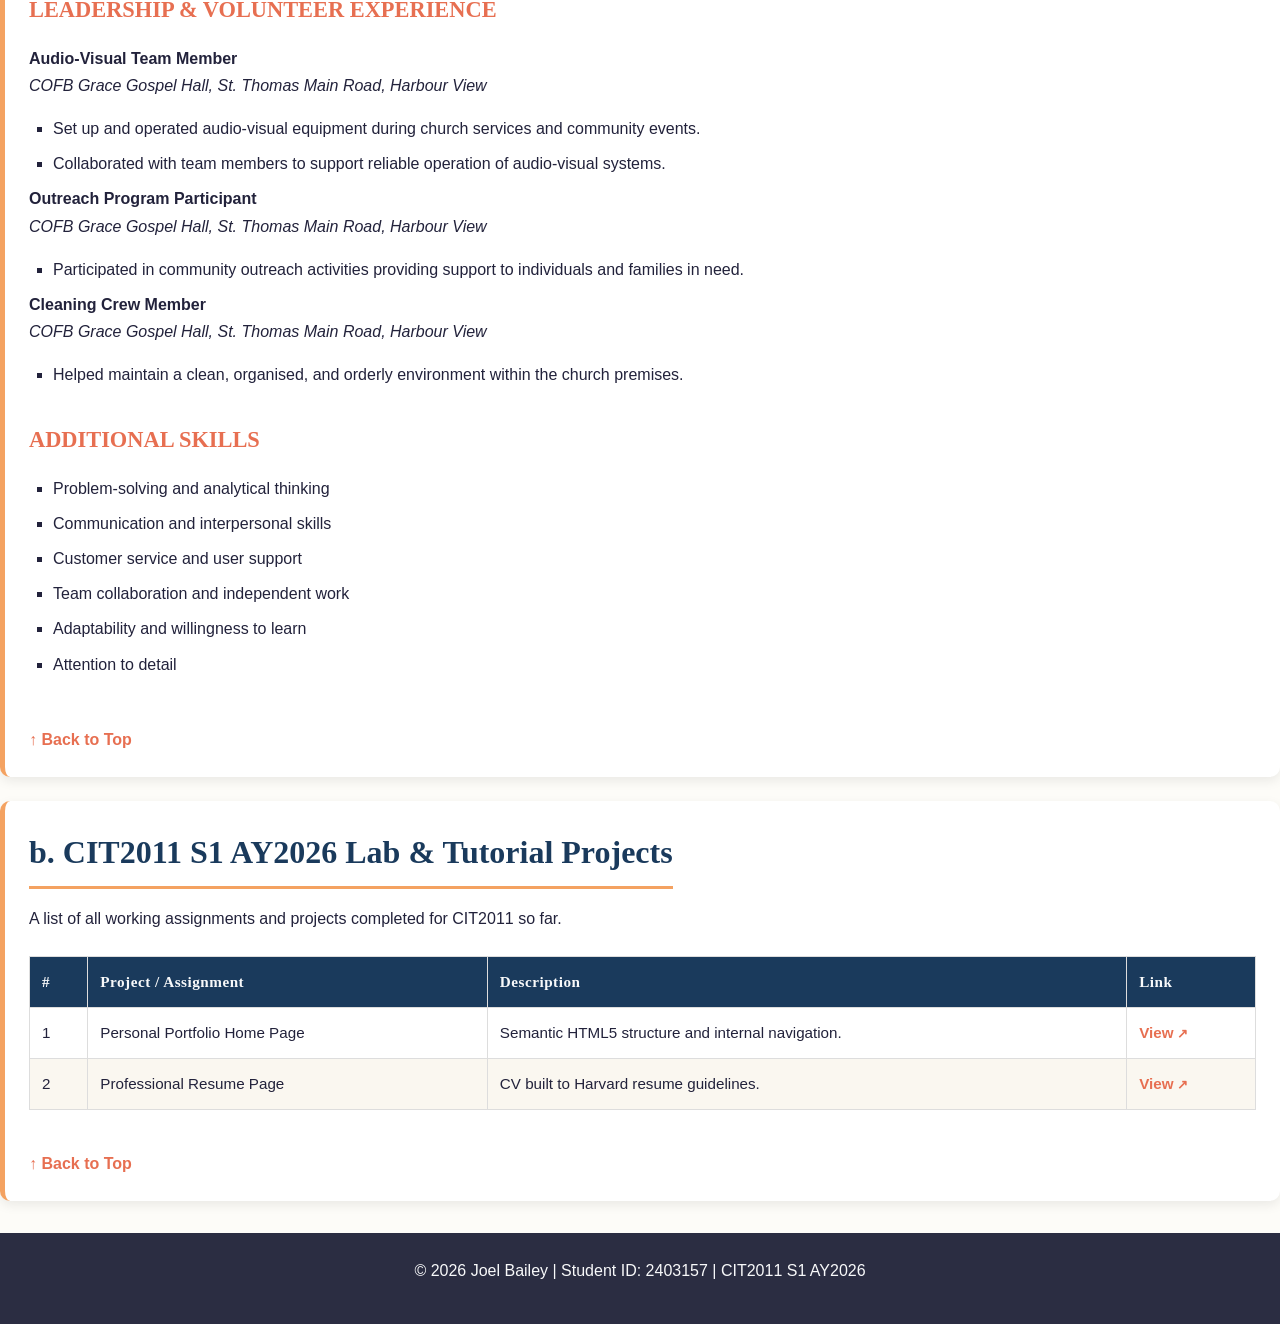
==== commit bdc72238: "Update index.html" ====
--- a/index.html
+++ b/index.html
@@ -98,7 +98,7 @@
                 <h3 style="margin-bottom: 0.2rem;">Joel Bailey</h3>
                 <p style="margin: 0;">
                    Kingston,Jamaica &nbsp;|&nbsp; joel.bailey504@gmail.com &nbsp;|&nbsp; 
-                    [Phone Number] &nbsp;|&nbsp; 
+                    (876)771-2418 &nbsp;|&nbsp; 
                     <a href="https://github.com/joelBailey-utech/" target="_blank">GITHUB</a> &nbsp;|&nbsp; 
                     <a href="https://linkedin.com/in/yourusername" target="_blank">linkedin</a>
                 </p>
